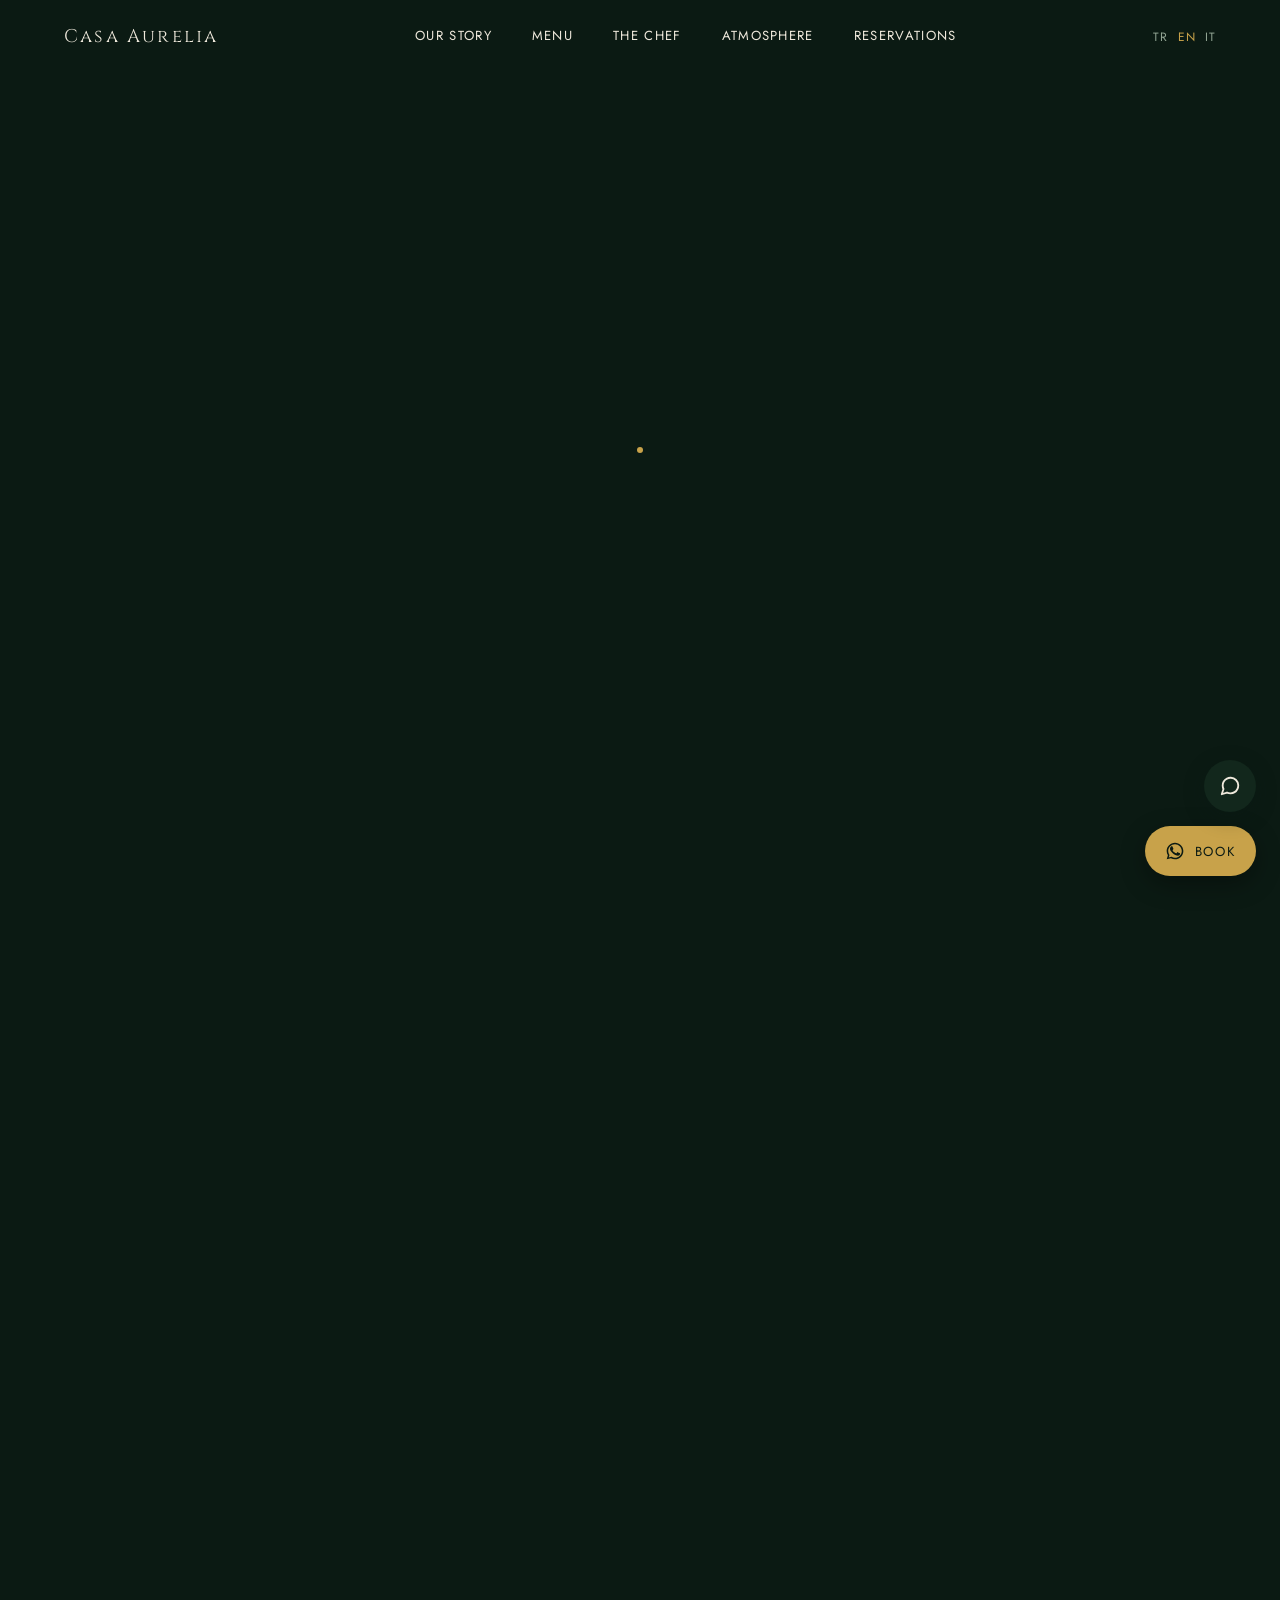
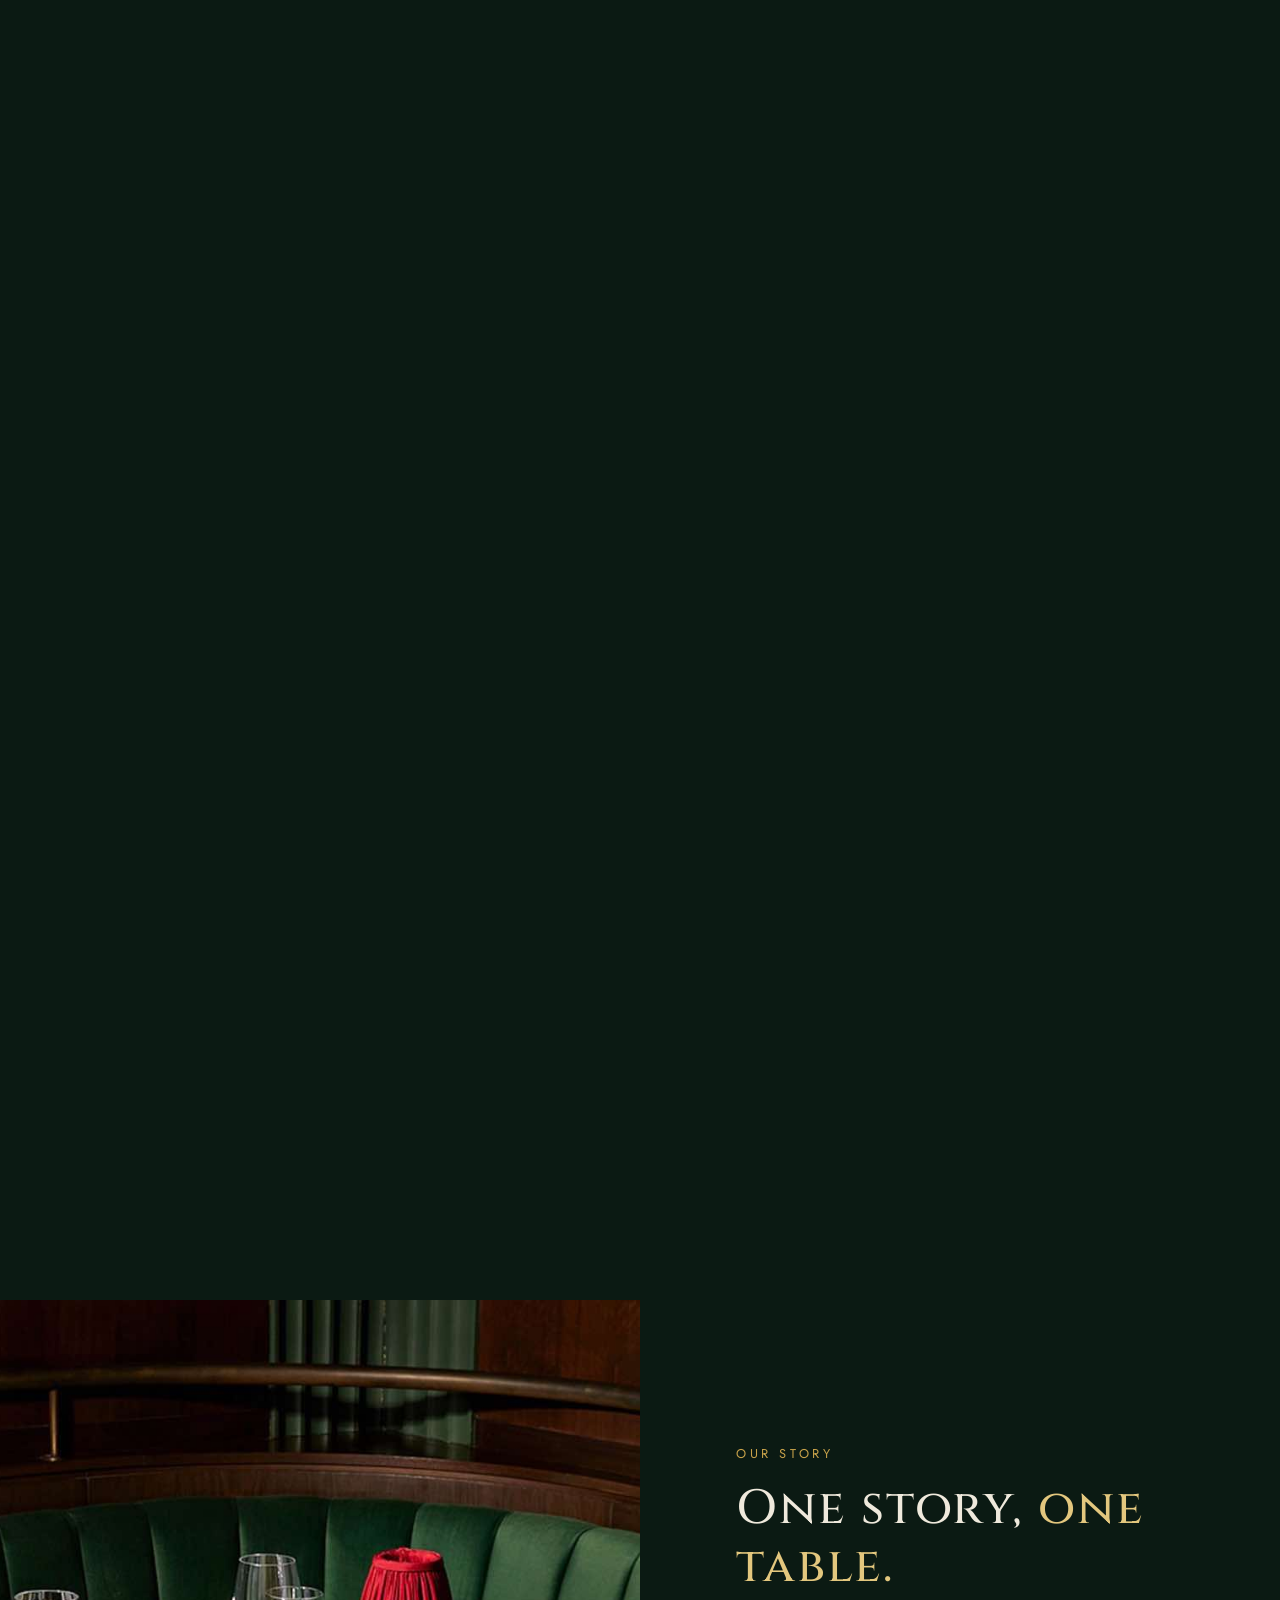
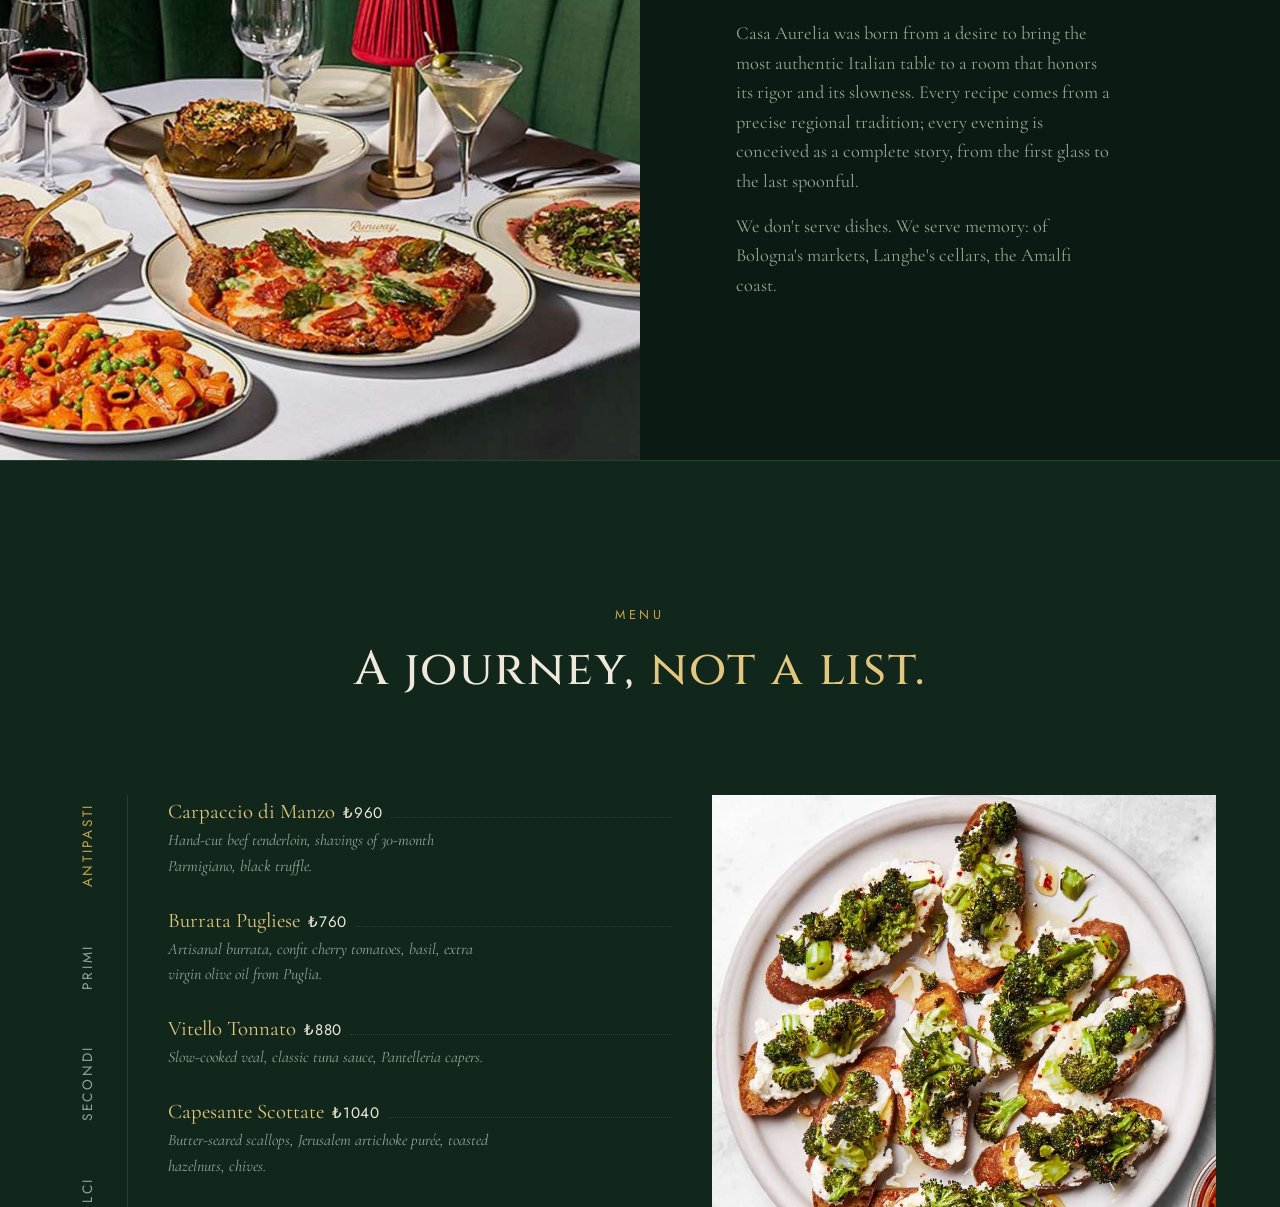
==== en/index.html @ f7df822f "Türkçe/İngilizce/İtalyanca dil desteği ve rezervasyona e-posta alanı - Site artık üç dilde: / (TR, v" ====
<!DOCTYPE html>
<html lang="en">
<head>
<meta charset="UTF-8">
<meta name="viewport" content="width=device-width, initial-scale=1.0">
<title>Casa Aurelia | Italian Restaurant in Istanbul — Book Your Table</title>
<meta name="description" content="Casa Aurelia is a fine-dining Italian restaurant in Nişantaşı, Istanbul. Antipasti, handmade pasta, meat and fish, a curated Italian wine list. Reserve your table today.">
<link rel="canonical" href="https://casa-aurelia-restoran.vercel.app/en/">
<meta name="robots" content="index, follow">

<!-- ===== HREFLANG (dil sürümleri) ===== -->
<link rel="alternate" hreflang="tr" href="https://casa-aurelia-restoran.vercel.app/">
<link rel="alternate" hreflang="en" href="https://casa-aurelia-restoran.vercel.app/en/">
<link rel="alternate" hreflang="it" href="https://casa-aurelia-restoran.vercel.app/it/">
<link rel="alternate" hreflang="x-default" href="https://casa-aurelia-restoran.vercel.app/">

<!-- ===== FAVICON ===== -->
<link rel="icon" type="image/jpeg" href="/fotoğraflar/FAVICON.jpg.jpeg">
<link rel="apple-touch-icon" href="/fotoğraflar/FAVICON.jpg.jpeg">

<!-- ===== OPEN GRAPH / SOCIAL SHARE ===== -->
<meta property="og:type" content="restaurant">
<meta property="og:url" content="https://casa-aurelia-restoran.vercel.app/en/">
<meta property="og:site_name" content="Casa Aurelia">
<meta property="og:locale" content="en_US">
<meta property="og:title" content="Casa Aurelia | Italian Restaurant in Istanbul">
<meta property="og:description" content="Authentic Italian cuisine in Nişantaşı. Antipasti, handmade pasta, meat and fish, a curated Italian wine list. Message us on WhatsApp to reserve.">
<meta property="og:image" content="https://raw.githubusercontent.com/ozkulmrt-stack/casa-aurelia-restoran/main/foto%C4%9Fraflar/OG.jpg.jpeg">
<meta property="og:image:width" content="1201">
<meta property="og:image:height" content="630">
<meta name="twitter:card" content="summary_large_image">
<meta name="twitter:title" content="Casa Aurelia | Italian Restaurant in Istanbul">
<meta name="twitter:description" content="Authentic Italian cuisine in Nişantaşı. Antipasti, handmade pasta, meat and fish, a curated Italian wine list. Message us on WhatsApp to reserve.">
<meta name="twitter:image" content="https://raw.githubusercontent.com/ozkulmrt-stack/casa-aurelia-restoran/main/foto%C4%9Fraflar/OG.jpg.jpeg">

<!-- ===== STRUCTURED DATA (Schema.org / JSON-LD) ===== -->
<!-- ===== EDIT HERE: address, phone, hours are placeholders — replace with real details ===== -->
<script type="application/ld+json">
{
  "@context": "https://schema.org",
  "@type": "Restaurant",
  "name": "Casa Aurelia",
  "description": "A fine-dining Italian restaurant in Nişantaşı, Istanbul.",
  "image": "https://raw.githubusercontent.com/ozkulmrt-stack/casa-aurelia-restoran/main/foto%C4%9Fraflar/OG.jpg.jpeg",
  "url": "https://casa-aurelia-restoran.vercel.app/en/",
  "telephone": "+90-212-123-45-67",
  "email": "info@casaaurelia.it",
  "servesCuisine": ["Italian", "Mediterranean"],
  "priceRange": "₺₺₺",
  "acceptsReservations": "True",
  "address": {
    "@type": "PostalAddress",
    "streetAddress": "Abdi İpekçi Caddesi, 12",
    "addressLocality": "Şişli",
    "addressRegion": "İstanbul",
    "postalCode": "34365",
    "addressCountry": "TR"
  },
  "openingHoursSpecification": [
    {
      "@type": "OpeningHoursSpecification",
      "dayOfWeek": ["Tuesday", "Wednesday", "Thursday", "Friday", "Saturday", "Sunday"],
      "opens": "19:30",
      "closes": "23:30"
    }
  ],
  "hasMenu": {
    "@type": "Menu",
    "name": "Menu",
    "url": "https://casa-aurelia-restoran.vercel.app/en/#il-menu",
    "hasMenuSection": [
      {
        "@type": "MenuSection",
        "name": "Antipasti",
        "hasMenuItem": [
          { "@type": "MenuItem", "name": "Carpaccio di Manzo", "description": "Hand-cut beef tenderloin, shavings of 30-month Parmigiano, black truffle.", "offers": { "@type": "Offer", "price": "960", "priceCurrency": "TRY" } },
          { "@type": "MenuItem", "name": "Burrata Pugliese", "description": "Artisanal burrata, confit cherry tomatoes, basil, extra virgin olive oil from Puglia.", "offers": { "@type": "Offer", "price": "760", "priceCurrency": "TRY" } },
          { "@type": "MenuItem", "name": "Vitello Tonnato", "description": "Slow-cooked veal, classic tuna sauce, Pantelleria capers.", "offers": { "@type": "Offer", "price": "880", "priceCurrency": "TRY" } },
          { "@type": "MenuItem", "name": "Capesante Scottate", "description": "Butter-seared scallops, Jerusalem artichoke purée, toasted hazelnuts, chives.", "offers": { "@type": "Offer", "price": "1040", "priceCurrency": "TRY" } },
          { "@type": "MenuItem", "name": "Tartare di Tonno", "description": "Hand-cut bluefin tuna, avocado, lime, black sesame, yuzu sauce.", "offers": { "@type": "Offer", "price": "920", "priceCurrency": "TRY" } }
        ]
      },
      {
        "@type": "MenuSection",
        "name": "Primi",
        "hasMenuItem": [
          { "@type": "MenuItem", "name": "Tagliolini al Tartufo", "description": "Fresh egg pasta, alpine butter, prized black truffle shaved tableside.", "offers": { "@type": "Offer", "price": "1280", "priceCurrency": "TRY" } },
          { "@type": "MenuItem", "name": "Risotto alla Milanese", "description": "Carnaroli rice, bone marrow, Navelli saffron, Barolo reduction.", "offers": { "@type": "Offer", "price": "1040", "priceCurrency": "TRY" } },
          { "@type": "MenuItem", "name": "Agnolotti del Plin", "description": "Filled with three roasted meats, brown butter, sage, aged Parmigiano.", "offers": { "@type": "Offer", "price": "1120", "priceCurrency": "TRY" } },
          { "@type": "MenuItem", "name": "Pappardelle al Cinghiale", "description": "Wide fresh pasta, eight-hour braised wild boar ragù, juniper berries.", "offers": { "@type": "Offer", "price": "1080", "priceCurrency": "TRY" } },
          { "@type": "MenuItem", "name": "Gnocchi di Patate al Gorgonzola", "description": "Handmade potato gnocchi, Gorgonzola DOP fondue, caramelized walnuts.", "offers": { "@type": "Offer", "price": "960", "priceCurrency": "TRY" } }
        ]
      },
      {
        "@type": "MenuSection",
        "name": "Secondi",
        "hasMenuItem": [
          { "@type": "MenuItem", "name": "Branzino in Crosta", "description": "Wild sea bass in a salt crust, seasonal vegetables, Amalfi lemon sauce.", "offers": { "@type": "Offer", "price": "1520", "priceCurrency": "TRY" } },
          { "@type": "MenuItem", "name": "Tomahawk alla Fiorentina", "description": "Chianina beef, charcoal-grilled, rosemary, Tuscan extra virgin olive oil. For two.", "offers": { "@type": "Offer", "price": "2720", "priceCurrency": "TRY" } },
          { "@type": "MenuItem", "name": "Ossobuco alla Milanese", "description": "Eight-hour braised veal shank, gremolata, saffron risotto.", "offers": { "@type": "Offer", "price": "1440", "priceCurrency": "TRY" } },
          { "@type": "MenuItem", "name": "Costoletta alla Milanese", "description": "Breaded veal cutlet fried in clarified butter, arugula salad.", "offers": { "@type": "Offer", "price": "1360", "priceCurrency": "TRY" } },
          { "@type": "MenuItem", "name": "Anatra all'Arancia", "description": "Seared duck breast, bitter orange reduction, celery root purée.", "offers": { "@type": "Offer", "price": "1560", "priceCurrency": "TRY" } }
        ]
      },
      {
        "@type": "MenuSection",
        "name": "Dolci",
        "hasMenuItem": [
          { "@type": "MenuItem", "name": "Tiramisù della Casa", "description": "Coffee-soaked ladyfingers, Lodi mascarpone, bitter cocoa, original 1987 recipe.", "offers": { "@type": "Offer", "price": "560", "priceCurrency": "TRY" } },
          { "@type": "MenuItem", "name": "Panna Cotta ai Frutti di Bosco", "description": "Madagascar vanilla panna cotta, fresh mixed berry coulis.", "offers": { "@type": "Offer", "price": "480", "priceCurrency": "TRY" } },
          { "@type": "MenuItem", "name": "Cannoli Siciliani", "description": "Crisp shell, sheep's milk ricotta, candied fruit, Bronte pistachio.", "offers": { "@type": "Offer", "price": "520", "priceCurrency": "TRY" } },
          { "@type": "MenuItem", "name": "Torta Caprese", "description": "Flourless dark chocolate and almond cake, vanilla gelato.", "offers": { "@type": "Offer", "price": "520", "priceCurrency": "TRY" } },
          { "@type": "MenuItem", "name": "Semifreddo al Torroncino", "description": "Cremona nougat semifreddo, hazelnut crunch, caramel sauce.", "offers": { "@type": "Offer", "price": "480", "priceCurrency": "TRY" } }
        ]
      },
      {
        "@type": "MenuSection",
        "name": "Vini",
        "hasMenuItem": [
          { "@type": "MenuItem", "name": "Barolo DOCG, Langhe", "description": "Pure Nebbiolo, aged 5 years in large oak casks.", "offers": { "@type": "Offer", "price": "3800", "priceCurrency": "TRY" } },
          { "@type": "MenuItem", "name": "Franciacorta Brut Riserva", "description": "Classic method, Chardonnay and Pinot Nero, late disgorgement.", "offers": { "@type": "Offer", "price": "3120", "priceCurrency": "TRY" } },
          { "@type": "MenuItem", "name": "Amarone della Valpolicella", "description": "Dried-grape method, full-bodied, notes of ripe cherry and sweet spice.", "offers": { "@type": "Offer", "price": "3520", "priceCurrency": "TRY" } },
          { "@type": "MenuItem", "name": "Brunello di Montalcino", "description": "Sangiovese Grosso, aged a minimum of 5 years, structured with elegant tannins.", "offers": { "@type": "Offer", "price": "4400", "priceCurrency": "TRY" } },
          { "@type": "MenuItem", "name": "Vermentino di Gallura", "description": "Mineral Sardinian white, notes of citrus and Mediterranean scrub, served chilled.", "offers": { "@type": "Offer", "price": "2080", "priceCurrency": "TRY" } }
        ]
      }
    ]
  }
}
</script>

<link rel="preconnect" href="https://fonts.googleapis.com">
<link rel="preconnect" href="https://fonts.gstatic.com" crossorigin>
<link rel="stylesheet" href="/css/style.css">
<link rel="stylesheet" href="/css/chat.css">
<!-- Fonts are loaded non-render-blocking: preload + swap to stylesheet on load -->
<link rel="preload" as="style" href="https://fonts.googleapis.com/css2?family=Cinzel:wght@400;500&family=Cormorant+Garamond:ital,wght@0,400;1,400&family=Jost:wght@400&display=swap" onload="this.onload=null;this.rel='stylesheet'">
<noscript>
  <link rel="stylesheet" href="https://fonts.googleapis.com/css2?family=Cinzel:wght@400;500&family=Cormorant+Garamond:ital,wght@0,400;1,400&family=Jost:wght@400&display=swap">
  <style>[data-reveal]{opacity:1 !important;transform:none !important;}</style>
</noscript>
<!-- Motion stack: self-hosted, deferred, order-critical.
     smooth-scroll.js registers ScrollTrigger + publishes window.__lenis;
     hero-scrub.js depends on both, so it must load after. main.js is last
     so its heroParallax()-free IIFEs still run after DOM is complete. -->
<script defer src="/js/i18n.js"></script>
<script defer src="/js/vendor/gsap-3.13.0.min.js"></script>
<script defer src="/js/vendor/ScrollTrigger-3.13.0.min.js"></script>
<script defer src="/js/vendor/lenis-1.3.11.min.js"></script>
<script defer src="/js/smooth-scroll.js"></script>
<script defer src="/js/hero-scrub.js"></script>
<script defer src="/js/main.js"></script>
<script defer src="/js/reservation.js"></script>
<script defer src="/js/chat.js"></script>
</head>
<body>

<a href="#main" class="skip-link">Skip to content</a>

<!-- ===== NAV ===== -->
<header class="nav" id="nav">
  <a href="#top" class="nav__brand">Casa Aurelia</a>
  <nav class="nav__links">
    <a href="#la-casa">Our Story</a>
    <a href="#il-menu">Menu</a>
    <a href="#lo-chef">The Chef</a>
    <a href="#la-sala">Atmosphere</a>
    <a href="#prenotazione">Reservations</a>
  </nav>
  <div class="lang-switch" id="langSwitch" aria-label="Language">
    <a href="/" data-lang="tr">TR</a>
    <a href="/en/" data-lang="en">EN</a>
    <a href="/it/" data-lang="it">IT</a>
  </div>
  <button class="nav__toggle" id="navToggle" aria-label="Open navigation menu" aria-expanded="false" aria-controls="navLinksMobile">
    <span></span><span></span><span></span>
  </button>
</header>

<div class="nav-mobile" id="navLinksMobile" aria-hidden="true">
  <a href="#la-casa">Our Story</a>
  <a href="#il-menu">Menu</a>
  <a href="#lo-chef">The Chef</a>
  <a href="#la-sala">Atmosphere</a>
  <a href="#prenotazione">Reservations</a>
  <div class="lang-switch lang-switch--mobile" aria-label="Language">
    <a href="/" data-lang="tr">TR</a>
    <a href="/en/" data-lang="en">EN</a>
    <a href="/it/" data-lang="it">IT</a>
  </div>
</div>

<main id="main">

<!-- ===== HERO — scroll-scrubbed video ===== -->
<!-- No src / no <source>: hero-scrub.js picks the 16:9 or 9:16 file via
     matchMedia before assigning, so only ONE file is ever downloaded.
     No poster, no autoplay, no controls, no loop by design — if JS or the
     video fails, CSS falls back to a normal one-screen hero (see .hero). -->
<section class="hero" id="top" data-hero-scrub>
  <div class="hero__stage">
    <video class="hero__video" id="heroVideo" muted playsinline webkit-playsinline
           preload="auto" disablepictureinpicture aria-hidden="true" tabindex="-1"></video>
    <div class="hero__scrim" aria-hidden="true"></div>
    <div class="hero__loading" id="heroLoading" aria-hidden="true"><span></span></div>
    <div class="hero__content">
      <p class="eyebrow reveal" data-reveal>Italian Cuisine &middot; Since 1987</p>
      <h1 class="hero__title reveal" data-reveal>Casa Aurelia</h1>
      <p class="hero__tagline reveal" data-reveal><em>Where every evening becomes a memory.</em></p>
      <a href="#prenotazione" class="btn btn--ghost reveal" data-reveal>Reserve Your Table</a>
    </div>
    <div class="hero__scrolldown" id="heroHint" aria-hidden="true"><span></span></div>
  </div>
</section>

<!-- ===== LA CASA ===== -->
<section class="la-casa" id="la-casa">
  <div class="split">
    <div class="split__media reveal" data-reveal>
      <img src="/fotoğraflar/0f9172b8f3b7d09af0e2e81cfcfdde7f.jpg" alt="Table set with Casa Aurelia's signature dishes" class="split__img" loading="lazy" width="900" height="900">
    </div>
    <div class="split__text reveal" data-reveal>
      <p class="eyebrow">Our Story</p>
      <h2>One story, <em>one table.</em></h2>
      <!-- ===== EDIT HERE: restaurant story text ===== -->
      <p class="prose">
        Casa Aurelia was born from a desire to bring the most authentic Italian
        table to a room that honors its rigor and its slowness. Every recipe comes
        from a precise regional tradition; every evening is conceived as a complete
        story, from the first glass to the last spoonful.
      </p>
      <p class="prose">
        We don't serve dishes. We serve memory: of Bologna's markets,
        Langhe's cellars, the Amalfi coast.
      </p>
    </div>
  </div>
</section>

<!-- ===== MENU (signature section) ===== -->
<section class="menu-section" id="il-menu">
  <div class="menu-section__head reveal" data-reveal>
    <p class="eyebrow">Menu</p>
    <h2>A journey, <em>not a list.</em></h2>
  </div>

  <div class="menu-layout">
    <!-- vertical course tabs -->
    <div class="menu-tabs" role="tablist" aria-label="Menu courses" aria-orientation="vertical">
      <button class="menu-tab is-active" role="tab" aria-selected="true" aria-controls="panel-antipasti" id="tab-antipasti" data-course="antipasti">Antipasti</button>
      <button class="menu-tab" role="tab" aria-selected="false" aria-controls="panel-primi" id="tab-primi" data-course="primi" tabindex="-1">Primi</button>
      <button class="menu-tab" role="tab" aria-selected="false" aria-controls="panel-secondi" id="tab-secondi" data-course="secondi" tabindex="-1">Secondi</button>
      <button class="menu-tab" role="tab" aria-selected="false" aria-controls="panel-dolci" id="tab-dolci" data-course="dolci" tabindex="-1">Dolci</button>
      <button class="menu-tab" role="tab" aria-selected="false" aria-controls="panel-vini" id="tab-vini" data-course="vini" tabindex="-1">Vini</button>
    </div>

    <!-- dish list panel -->
    <div class="menu-panel">
      <!-- ===== EDIT HERE: dishes, descriptions and prices ===== -->
      <div class="menu-list is-active" id="panel-antipasti" role="tabpanel" aria-labelledby="tab-antipasti" tabindex="0">
        <div class="dish">
          <div class="dish__row"><span class="dish__name">Carpaccio di Manzo</span><span class="dish__price">₺960</span></div>
          <p class="dish__desc">Hand-cut beef tenderloin, shavings of 30-month Parmigiano, black truffle.</p>
        </div>
        <div class="dish">
          <div class="dish__row"><span class="dish__name">Burrata Pugliese</span><span class="dish__price">₺760</span></div>
          <p class="dish__desc">Artisanal burrata, confit cherry tomatoes, basil, extra virgin olive oil from Puglia.</p>
        </div>
        <div class="dish">
          <div class="dish__row"><span class="dish__name">Vitello Tonnato</span><span class="dish__price">₺880</span></div>
          <p class="dish__desc">Slow-cooked veal, classic tuna sauce, Pantelleria capers.</p>
        </div>
        <div class="dish">
          <div class="dish__row"><span class="dish__name">Capesante Scottate</span><span class="dish__price">₺1040</span></div>
          <p class="dish__desc">Butter-seared scallops, Jerusalem artichoke purée, toasted hazelnuts, chives.</p>
        </div>
        <div class="dish">
          <div class="dish__row"><span class="dish__name">Tartare di Tonno</span><span class="dish__price">₺920</span></div>
          <p class="dish__desc">Hand-cut bluefin tuna, avocado, lime, black sesame, yuzu sauce.</p>
        </div>
      </div>

      <div class="menu-list" id="panel-primi" role="tabpanel" aria-labelledby="tab-primi" tabindex="0" hidden>
        <div class="dish">
          <div class="dish__row"><span class="dish__name">Tagliolini al Tartufo</span><span class="dish__price">₺1280</span></div>
          <p class="dish__desc">Fresh egg pasta, alpine butter, prized black truffle shaved tableside.</p>
        </div>
        <div class="dish">
          <div class="dish__row"><span class="dish__name">Risotto alla Milanese</span><span class="dish__price">₺1040</span></div>
          <p class="dish__desc">Carnaroli rice, bone marrow, Navelli saffron, Barolo reduction.</p>
        </div>
        <div class="dish">
          <div class="dish__row"><span class="dish__name">Agnolotti del Plin</span><span class="dish__price">₺1120</span></div>
          <p class="dish__desc">Filled with three roasted meats, brown butter, sage, aged Parmigiano.</p>
        </div>
        <div class="dish">
          <div class="dish__row"><span class="dish__name">Pappardelle al Cinghiale</span><span class="dish__price">₺1080</span></div>
          <p class="dish__desc">Wide fresh pasta, eight-hour braised wild boar ragù, juniper berries.</p>
        </div>
        <div class="dish">
          <div class="dish__row"><span class="dish__name">Gnocchi di Patate al Gorgonzola</span><span class="dish__price">₺960</span></div>
          <p class="dish__desc">Handmade potato gnocchi, Gorgonzola DOP fondue, caramelized walnuts.</p>
        </div>
      </div>

      <div class="menu-list" id="panel-secondi" role="tabpanel" aria-labelledby="tab-secondi" tabindex="0" hidden>
        <div class="dish">
          <div class="dish__row"><span class="dish__name">Branzino in Crosta</span><span class="dish__price">₺1520</span></div>
          <p class="dish__desc">Wild sea bass in a salt crust, seasonal vegetables, Amalfi lemon sauce.</p>
        </div>
        <div class="dish">
          <div class="dish__row"><span class="dish__name">Tomahawk alla Fiorentina</span><span class="dish__price">₺2720</span></div>
          <p class="dish__desc">Chianina beef, charcoal-grilled, rosemary, Tuscan extra virgin olive oil. For two.</p>
        </div>
        <div class="dish">
          <div class="dish__row"><span class="dish__name">Ossobuco alla Milanese</span><span class="dish__price">₺1440</span></div>
          <p class="dish__desc">Eight-hour braised veal shank, gremolata, saffron risotto.</p>
        </div>
        <div class="dish">
          <div class="dish__row"><span class="dish__name">Costoletta alla Milanese</span><span class="dish__price">₺1360</span></div>
          <p class="dish__desc">Breaded veal cutlet fried in clarified butter, arugula salad.</p>
        </div>
        <div class="dish">
          <div class="dish__row"><span class="dish__name">Anatra all'Arancia</span><span class="dish__price">₺1560</span></div>
          <p class="dish__desc">Seared duck breast, bitter orange reduction, celery root purée.</p>
        </div>
      </div>

      <div class="menu-list" id="panel-dolci" role="tabpanel" aria-labelledby="tab-dolci" tabindex="0" hidden>
        <div class="dish">
          <div class="dish__row"><span class="dish__name">Tiramisù della Casa</span><span class="dish__price">₺560</span></div>
          <p class="dish__desc">Coffee-soaked ladyfingers, Lodi mascarpone, bitter cocoa, original 1987 recipe.</p>
        </div>
        <div class="dish">
          <div class="dish__row"><span class="dish__name">Panna Cotta ai Frutti di Bosco</span><span class="dish__price">₺480</span></div>
          <p class="dish__desc">Madagascar vanilla panna cotta, fresh mixed berry coulis.</p>
        </div>
        <div class="dish">
          <div class="dish__row"><span class="dish__name">Cannoli Siciliani</span><span class="dish__price">₺520</span></div>
          <p class="dish__desc">Crisp shell, sheep's milk ricotta, candied fruit, Bronte pistachio.</p>
        </div>
        <div class="dish">
          <div class="dish__row"><span class="dish__name">Torta Caprese</span><span class="dish__price">₺520</span></div>
          <p class="dish__desc">Flourless dark chocolate and almond cake, vanilla gelato.</p>
        </div>
        <div class="dish">
          <div class="dish__row"><span class="dish__name">Semifreddo al Torroncino</span><span class="dish__price">₺480</span></div>
          <p class="dish__desc">Cremona nougat semifreddo, hazelnut crunch, caramel sauce.</p>
        </div>
      </div>

      <div class="menu-list" id="panel-vini" role="tabpanel" aria-labelledby="tab-vini" tabindex="0" hidden>
        <div class="dish">
          <div class="dish__row"><span class="dish__name">Barolo DOCG, Langhe</span><span class="dish__price">₺3800</span></div>
          <p class="dish__desc">Pure Nebbiolo, aged 5 years in large oak casks.</p>
        </div>
        <div class="dish">
          <div class="dish__row"><span class="dish__name">Franciacorta Brut Riserva</span><span class="dish__price">₺3120</span></div>
          <p class="dish__desc">Classic method, Chardonnay and Pinot Nero, late disgorgement.</p>
        </div>
        <div class="dish">
          <div class="dish__row"><span class="dish__name">Amarone della Valpolicella</span><span class="dish__price">₺3520</span></div>
          <p class="dish__desc">Dried-grape method, full-bodied, notes of ripe cherry and sweet spice.</p>
        </div>
        <div class="dish">
          <div class="dish__row"><span class="dish__name">Brunello di Montalcino</span><span class="dish__price">₺4400</span></div>
          <p class="dish__desc">Sangiovese Grosso, aged a minimum of 5 years, structured with elegant tannins.</p>
        </div>
        <div class="dish">
          <div class="dish__row"><span class="dish__name">Vermentino di Gallura</span><span class="dish__price">₺2080</span></div>
          <p class="dish__desc">Mineral Sardinian white, notes of citrus and Mediterranean scrub, served chilled.</p>
        </div>
      </div>
    </div>

    <!-- dynamic photo -->
    <div class="menu-photo">
      <div class="ph--menu is-active" data-course-photo="antipasti">
        <img src="/fotoğraflar/broccoli-and-garlic-ricotta-toasts-with-hot-honey-recipe-BA-101518.jpg" alt="Crostini with ricotta, roasted broccoli and hot honey" class="menu-photo__img" loading="lazy" width="900" height="900">
      </div>
      <div class="ph--menu" data-course-photo="primi">
        <img src="/fotoğraflar/images (1).jpeg" alt="Fresh pasta in a creamy tomato sauce" class="menu-photo__img" loading="lazy" width="599" height="715">
      </div>
      <div class="ph--menu" data-course-photo="secondi">
        <img src="/fotoğraflar/IMG_4912-1200x1600.jpg" alt="Catch of the day in a tomato, olive and caper stew" class="menu-photo__img" loading="lazy" width="900" height="1200">
      </div>
      <div class="ph--menu" data-course-photo="dolci">
        <img src="/fotoğraflar/Tiramisu.jpg" alt="Casa Aurelia's tiramisù" class="menu-photo__img" loading="lazy" width="720" height="900">
      </div>
      <div class="ph--menu" data-course-photo="vini">
        <img src="/fotoğraflar/A-Trip-To-Sicily-Wine-Tasting-Experience.-1-scaled.jpg" alt="Selection of Sicilian wines with a charcuterie and cheese board" class="menu-photo__img" loading="lazy" width="675" height="900">
      </div>
    </div>
  </div>
</section>

<!-- ===== THE CHEF ===== -->
<section class="lo-chef" id="lo-chef">
  <div class="split split--reverse">
    <div class="split__media reveal" data-reveal>
      <img src="/fotoğraflar/02c2adac9230ca8bd8a6715bad896b64.jpg" alt="The Chef and his brigade at work in the open kitchen" class="split__img" loading="lazy" width="900" height="900">
    </div>
    <div class="split__text reveal" data-reveal>
      <p class="eyebrow">The Chef</p>
      <h2>Thirty-five years <em>in one pot.</em></h2>
      <!-- ===== EDIT HERE: chef biography ===== -->
      <p class="prose">
        Trained between Bologna and Turin, the Chef brings to Casa Aurelia a rigor
        learned in Michelin-starred kitchens and never abandoned: few ingredients,
        chosen with obstinacy, worked without shortcuts.
      </p>
      <p class="prose">
        "Italian cooking doesn't need to be reinvented. It needs to be respected."
      </p>
    </div>
  </div>
</section>

<!-- ===== ATMOSPHERE ===== -->
<section class="la-sala" id="la-sala">
  <div class="la-sala__head reveal" data-reveal>
    <p class="eyebrow">Atmosphere</p>
    <h2>The atmosphere <em>of the evening.</em></h2>
  </div>
  <div class="la-sala__strip">
    <div class="ph--strip reveal" data-reveal>
      <img src="/fotoğraflar/9d70cb377a3d3e8f5e9a8c3c40a07486.jpg" alt="Aperitivo table with snacks and the house cocktails" class="strip__img" loading="lazy" width="720" height="900">
    </div>
    <div class="ph--strip reveal" data-reveal>
      <img src="/fotoğraflar/images.jpeg" alt="Artisanal pizza fresh from the oven" class="strip__img" loading="lazy" width="900" height="832">
    </div>
    <div class="ph--strip reveal" data-reveal>
      <img src="/fotoğraflar/2000_69f407f318c44.jpg" alt="Pizza with burrata, arugula and black truffle" class="strip__img" loading="lazy" width="900" height="599">
    </div>
  </div>
</section>

<!-- ===== RESERVATIONS ===== -->
<section class="prenotazione" id="prenotazione">
  <div class="prenotazione__inner reveal" data-reveal>
    <p class="eyebrow">Reservations</p>
    <h2>We'll be expecting <em>you tonight.</em></h2>

    <div class="prenotazione__layout">
      <div class="prenotazione__content">
        <!-- ===== EDIT HERE: real hours, address, contact details ===== -->
        <div class="info-grid">
          <div class="info-block">
            <h3>Hours</h3>
            <p>Tuesday – Sunday<br>19:30 – 23:30<br>Closed on Mondays</p>
          </div>
          <div class="info-block">
            <h3>Address</h3>
            <p>Abdi İpekçi Caddesi, 12<br>34365 Nişantaşı, İstanbul</p>
          </div>
          <div class="info-block">
            <h3>Contact</h3>
            <p><a href="tel:+902121234567" class="info-link">+90 212 123 45 67</a><br>
            <a href="mailto:info@casaaurelia.it" class="info-link">info@casaaurelia.it</a></p>
          </div>
        </div>

        <form class="reservation-form" id="reservationForm" novalidate>
          <div class="form-row">
            <div class="form-field">
              <label for="resName">Full name</label>
              <input type="text" id="resName" name="name" autocomplete="name" required maxlength="100">
            </div>
            <div class="form-field">
              <label for="resPhone">Phone</label>
              <input type="tel" id="resPhone" name="phone" autocomplete="tel" required maxlength="30" placeholder="+90 5xx xxx xx xx">
            </div>
          </div>
          <div class="form-field">
            <label for="resEmail">Email</label>
            <input type="email" id="resEmail" name="email" autocomplete="email" required maxlength="254" placeholder="name@example.com">
          </div>
          <div class="form-row form-row--three">
            <div class="form-field">
              <label for="resDate">Date</label>
              <input type="date" id="resDate" name="date" required>
            </div>
            <div class="form-field">
              <label for="resTime">Time</label>
              <select id="resTime" name="time" required>
                <option value="" disabled selected>Select</option>
                <option value="19:30">19:30</option>
                <option value="20:00">20:00</option>
                <option value="20:30">20:30</option>
                <option value="21:00">21:00</option>
                <option value="21:30">21:30</option>
                <option value="22:00">22:00</option>
              </select>
            </div>
            <div class="form-field">
              <label for="resParty">Guests</label>
              <select id="resParty" name="party" required>
                <option value="" disabled selected>Guests</option>
                <option value="1">1</option>
                <option value="2">2</option>
                <option value="3">3</option>
                <option value="4">4</option>
                <option value="5">5</option>
                <option value="6">6</option>
                <option value="7">7</option>
                <option value="8">8</option>
                <option value="9">9</option>
                <option value="10">10</option>
                <option value="11">11</option>
                <option value="12">12</option>
              </select>
            </div>
          </div>
          <p class="form-error" id="resFormError" role="alert" hidden></p>
          <button type="submit" class="btn btn--solid" id="resSubmit">Reserve Table</button>
          <p class="form-feedback" id="resFeedback" role="status" aria-live="polite"></p>
        </form>

        <div class="reservation-fallback">
          <p class="reservation-fallback__label">Prefer WhatsApp or a call?</p>
          <div class="prenotazione__cta">
            <a href="#" class="btn btn--solid" id="whatsappBtnMain">Book via WhatsApp</a>
            <a href="tel:+902121234567" class="btn btn--outline">Call Now</a>
          </div>
        </div>
      </div>

      <div class="prenotazione__map" data-lenis-prevent>
        <iframe
          src="https://www.google.com/maps?q=Abdi+%C4%B0pek%C3%A7i+Caddesi+12+Ni%C5%9Fanta%C5%9F%C4%B1+%C4%B0stanbul&output=embed"
          title="Casa Aurelia — location on Google Maps"
          loading="lazy"
          referrerpolicy="no-referrer-when-downgrade"
          allowfullscreen>
        </iframe>
      </div>
    </div>
  </div>
</section>

</main>

<!-- ===== FOOTER ===== -->
<footer class="footer">
  <p class="footer__brand">Casa Aurelia</p>
  <p class="footer__note">&copy; <span id="year"></span> Casa Aurelia. All rights reserved.</p>
</footer>

<!-- ===== STICKY RESERVATION BUTTON ===== -->
<a href="#" class="sticky-cta" id="whatsappBtnSticky" aria-label="Book via WhatsApp">
  <svg viewBox="0 0 24 24" width="20" height="20" fill="currentColor" aria-hidden="true"><path d="M17.472 14.382c-.297-.149-1.758-.867-2.03-.967-.273-.099-.471-.148-.67.15-.197.297-.767.966-.94 1.164-.173.199-.347.223-.644.075-.297-.15-1.255-.463-2.39-1.475-.883-.788-1.48-1.761-1.653-2.059-.173-.297-.018-.458.13-.606.134-.133.298-.347.446-.52.149-.174.198-.298.298-.497.099-.198.05-.371-.025-.52-.075-.149-.669-1.612-.916-2.207-.242-.579-.487-.5-.669-.51-.173-.008-.371-.01-.57-.01-.198 0-.52.074-.792.372-.272.297-1.04 1.016-1.04 2.479 0 1.462 1.065 2.875 1.213 3.074.149.198 2.096 3.2 5.077 4.487.709.306 1.262.489 1.694.625.712.227 1.36.195 1.871.118.571-.085 1.758-.719 2.006-1.413.248-.694.248-1.289.173-1.413-.074-.124-.272-.198-.57-.347z"/><path d="M12.001 2C6.478 2 2 6.478 2 12c0 1.85.505 3.622 1.463 5.166L2.057 22l4.98-1.377A9.953 9.953 0 0012.001 22C17.523 22 22 17.522 22 12S17.523 2 12.001 2zm0 18.15a8.13 8.13 0 01-4.15-1.14l-.297-.176-3.02.836.844-2.94-.194-.303A8.13 8.13 0 013.85 12c0-4.5 3.65-8.15 8.151-8.15 4.5 0 8.15 3.65 8.15 8.15 0 4.5-3.65 8.15-8.15 8.15z"/></svg>
  <span>Book</span>
</a>

<!-- ===== CHAT WIDGET ===== -->
<button type="button" class="chat-launcher" id="chatLauncher" aria-label="Open chat assistant" aria-expanded="false" aria-controls="chatPanel">
  <svg viewBox="0 0 24 24" fill="none" stroke="currentColor" stroke-width="2" stroke-linecap="round" stroke-linejoin="round" aria-hidden="true">
    <path d="M21 11.5a8.38 8.38 0 0 1-.9 3.8 8.5 8.5 0 0 1-7.6 4.7 8.38 8.38 0 0 1-3.8-.9L3 21l1.9-5.7a8.38 8.38 0 0 1-.9-3.8 8.5 8.5 0 0 1 4.7-7.6 8.38 8.38 0 0 1 3.8-.9h.5a8.48 8.48 0 0 1 8 8v.5z"/>
  </svg>
</button>

<div class="chat-panel" id="chatPanel" hidden data-lenis-prevent>
  <div class="chat-panel__head">
    <span>Casa Aurelia</span>
    <button type="button" class="chat-close" id="chatClose" aria-label="Close chat">&times;</button>
  </div>
  <div class="chat-messages" id="chatMessages" role="log" aria-live="polite"></div>
  <form class="chat-form" id="chatForm">
    <input type="text" class="chat-input" id="chatInput" placeholder="Ask a question…" maxlength="1000" autocomplete="off">
    <button type="submit" class="chat-send" id="chatSend">Send</button>
  </form>
</div>

</body>
</html>
---- css/style.css ----
/* ===========================================================
   Casa Aurelia — Design Tokens
   =========================================================== */
:root {
  /* Color */
  --verde-notte: #0B1A13;
  --verde-fondo: #12271C;
  --verde-linea: #24402F;
  --oro: #C8A24A;
  --oro-chiaro: #E3C77E;
  --crema: #EFE9DC;
  --salvia: #93A695;

  /* Type */
  --font-display: "Cinzel", serif;
  --font-serif: "Cormorant Garamond", serif;
  --font-sans: "Jost", sans-serif;

  /* Scale */
  --space-1: 0.5rem;
  --space-2: 1rem;
  --space-3: 1.5rem;
  --space-4: 2.5rem;
  --space-5: 4rem;
  --space-6: 6rem;
  --space-7: 9rem;

  --radius: 2px;
  --ease: cubic-bezier(0.16, 1, 0.3, 1);
}

/* ===========================================================
   Reset
   =========================================================== */
*, *::before, *::after { box-sizing: border-box; }
/* Lenis drives real window scrolling every rAF tick; native CSS smoothing
   fights it into a rubber-banding mess. Lenis stamps a `lenis` class onto
   <html> once it initialises, so: native smooth scroll whenever Lenis is
   NOT running (JS disabled, library failed to load, reduced motion), hard
   `auto` when it is. */
html { scroll-behavior: auto; }
html:not(.lenis) { scroll-behavior: smooth; }
body, h1, h2, h3, p, figure { margin: 0; }
img { max-width: 100%; display: block; }
a { color: inherit; text-decoration: none; }
button { font: inherit; background: none; border: none; cursor: pointer; color: inherit; }
ul { list-style: none; margin: 0; padding: 0; }

body {
  background: var(--verde-notte);
  color: var(--crema);
  font-family: var(--font-serif);
  font-size: 18px;
  line-height: 1.6;
  /* overflow-x:hidden would compute overflow-y to auto, turning <body> into
     a scroll container — that breaks position:sticky (it would stick to
     body's scrollport, not the viewport) and confuses Lenis's height
     measurement. overflow-x:clip clips identically without creating one. */
  overflow-x: clip;
}

/* ===========================================================
   Lenis (base rules only — NOT lenis.css's iframe{pointer-events:none}
   rule, which would permanently break the Google Maps embed below.
   .prenotazione__map carries data-lenis-prevent instead.)
   =========================================================== */
html.lenis, html.lenis body { height: auto; }
.lenis.lenis-stopped { overflow: hidden; }
.lenis [data-lenis-prevent] { overscroll-behavior: contain; }

.eyebrow {
  font-family: var(--font-sans);
  font-size: 0.8rem;
  letter-spacing: 0.28em;
  text-transform: uppercase;
  color: var(--oro);
  margin-bottom: var(--space-2);
}

h1, h2, h3 {
  font-family: var(--font-display);
  font-weight: 500;
  letter-spacing: 0.04em;
  color: var(--crema);
}

h2 {
  font-size: clamp(2rem, 4vw, 3rem);
  line-height: 1.2;
  margin-bottom: var(--space-3);
}
h2 em { font-style: normal; color: var(--oro-chiaro); }

.prose {
  font-size: 1.15rem;
  color: var(--salvia);
  max-width: 42ch;
  margin-bottom: var(--space-2);
}

/* Focus visibility */
a:focus-visible, button:focus-visible {
  outline: 2px solid var(--oro-chiaro);
  outline-offset: 3px;
}

/* Skip to content — visible only when focused */
.skip-link {
  position: absolute;
  left: 50%;
  top: 0;
  transform: translate(-50%, -120%);
  z-index: 200;
  background: var(--oro);
  color: var(--verde-notte);
  font-family: var(--font-sans);
  font-size: 0.82rem;
  letter-spacing: 0.12em;
  text-transform: uppercase;
  padding: 0.8rem 1.4rem;
  border-radius: 0 0 var(--radius) var(--radius);
  transition: transform 0.2s var(--ease);
}
.skip-link:focus { transform: translate(-50%, 0); }

/* ===========================================================
   Buttons
   =========================================================== */
.btn {
  display: inline-block;
  font-family: var(--font-sans);
  font-size: 0.85rem;
  letter-spacing: 0.18em;
  text-transform: uppercase;
  padding: 1rem 2.2rem;
  border-radius: var(--radius);
  transition: background 0.25s var(--ease), color 0.25s var(--ease), border-color 0.25s var(--ease);
}
.btn--ghost {
  border: 1px solid var(--oro);
  color: var(--crema);
}
.btn--ghost:hover { background: var(--oro); color: var(--verde-notte); }

.btn--solid {
  background: var(--oro);
  color: var(--verde-notte);
}
.btn--solid:hover { background: var(--oro-chiaro); }

.btn--outline {
  border: 1px solid var(--verde-linea);
  color: var(--crema);
}
.btn--outline:hover { border-color: var(--oro); color: var(--oro-chiaro); }

/* ===========================================================
   Photo blocks
   =========================================================== */
.ph--strip {
  aspect-ratio: 1 / 1;
  overflow: hidden;
  border: 1px solid var(--verde-linea);
}
.strip__img {
  width: 100%;
  height: 100%;
  object-fit: cover;
}

/* ===========================================================
   Nav
   =========================================================== */
.nav {
  position: fixed;
  top: 0; left: 0; right: 0;
  z-index: 100;
  display: flex;
  align-items: center;
  justify-content: space-between;
  padding: 1.4rem var(--space-5);
  background: transparent;
  transition: background 0.35s var(--ease), padding 0.35s var(--ease), box-shadow 0.35s var(--ease);
}
.nav.is-scrolled {
  background: rgba(11,26,19,0.92);
  backdrop-filter: blur(8px);
  padding: 0.9rem var(--space-5);
  box-shadow: 0 1px 0 var(--verde-linea);
}
.nav__brand {
  font-family: var(--font-display);
  font-size: 1.15rem;
  letter-spacing: 0.12em;
  color: var(--crema);
}
.nav__links {
  display: flex;
  gap: var(--space-4);
  font-family: var(--font-sans);
  font-size: 0.82rem;
  letter-spacing: 0.1em;
  text-transform: uppercase;
}
.nav__links a { position: relative; padding-bottom: 4px; }
.nav__links a::after {
  content: "";
  position: absolute;
  left: 0; bottom: 0;
  width: 0; height: 1px;
  background: var(--oro);
  transition: width 0.25s var(--ease);
}
.nav__links a:hover::after { width: 100%; }

.lang-switch {
  display: flex;
  align-items: center;
  gap: 0.6rem;
  font-family: var(--font-sans);
  font-size: 0.75rem;
  letter-spacing: 0.08em;
  color: var(--salvia);
}
.lang-switch a { transition: color 0.2s var(--ease); }
.lang-switch a:hover,
.lang-switch a[aria-current="true"] { color: var(--oro); }
.lang-switch--mobile {
  margin-top: var(--space-3);
  padding-top: var(--space-3);
  border-top: 1px solid var(--verde-linea);
  text-transform: none;
  letter-spacing: 0.08em;
}

.nav__toggle {
  display: none;
  position: relative;
  flex-direction: column;
  gap: 5px;
  padding: 8px;
}
/* Expand the touch target to 44px without changing the visual size */
.nav__toggle::after {
  content: "";
  position: absolute;
  top: 50%; left: 50%;
  transform: translate(-50%, -50%);
  width: 44px; height: 44px;
}
.nav__toggle span {
  width: 22px; height: 1px;
  background: var(--crema);
}

.nav-mobile {
  position: fixed;
  top: 0; right: -100%;
  width: min(78vw, 320px);
  height: 100vh;
  height: 100dvh;
  background: var(--verde-fondo);
  z-index: 99;
  display: flex;
  flex-direction: column;
  gap: var(--space-2);
  padding: 7rem var(--space-4) var(--space-4);
  font-family: var(--font-sans);
  letter-spacing: 0.1em;
  text-transform: uppercase;
  font-size: 0.95rem;
  /* visibility keeps the closed drawer out of the keyboard tab order */
  visibility: hidden;
  transition: right 0.4s var(--ease), visibility 0s linear 0.4s;
  border-left: 1px solid var(--verde-linea);
}
.nav-mobile.is-open {
  right: 0;
  visibility: visible;
  transition: right 0.4s var(--ease), visibility 0s;
}
.nav-mobile a { padding: 0.6rem 0; }

/* ===========================================================
   Hero — scroll-scrubbed video
   =========================================================== */
/* DEFAULT is the safe state: a normal one-screen hero. The 500vh scroll rig
   is opt-in via .hero--scrub, which hero-scrub.js adds ONLY after it has
   successfully created the ScrollTrigger. Consequence: no-JS, GSAP 404,
   video error and reduced-motion all degrade to this same static hero. */
.hero {
  position: relative;
  height: 100vh;
  height: 100svh;
}
.hero--scrub { height: 500vh; }
@media (max-width: 768px) {
  .hero--scrub { height: 320vh; }
}
@media (prefers-reduced-motion: reduce) {
  .hero--scrub { height: 100vh; height: 100svh; }
}

.hero__stage {
  position: sticky;
  top: 0;
  height: 100vh;
  height: 100svh;
  width: 100%;
  overflow: hidden;
  display: flex;
  align-items: center;
  justify-content: center;
  text-align: center;
}

.hero__video {
  position: absolute;
  inset: 0;
  width: 100%;
  height: 100%;
  object-fit: cover;
  z-index: 0;
  pointer-events: none;
  background: var(--verde-notte); /* flat colour behind/before the video, never an image */
}

.hero__scrim {
  position: absolute; inset: 0;
  background: linear-gradient(180deg, rgba(11,26,19,0.72) 0%, rgba(11,26,19,0.6) 40%, rgba(11,26,19,0.94) 100%);
  z-index: 1;
}

/* Light loading state — solid brand colour + a gold pulse. Never a poster. */
.hero__loading {
  position: absolute; inset: 0;
  z-index: 3;
  background: var(--verde-notte);
  display: grid;
  place-items: center;
  opacity: 1;
  transition: opacity 0.7s var(--ease);
  pointer-events: none;
}
.hero__loading span {
  width: 6px; height: 6px;
  border-radius: 50%;
  background: var(--oro);
  animation: heroPulse 1.4s ease-in-out infinite;
}
@keyframes heroPulse {
  0%, 100% { opacity: 0.25; }
  50% { opacity: 1; }
}
.hero.is-ready .hero__loading { opacity: 0; }

.hero__content {
  position: relative;
  z-index: 2;
  padding: 0 var(--space-3);
  text-shadow: 0 2px 20px rgba(0,0,0,0.4);
  will-change: opacity, transform;
}
.hero__title {
  font-size: clamp(3rem, 9vw, 6.5rem);
  letter-spacing: 0.08em;
  margin-bottom: var(--space-2);
}
.hero__tagline {
  font-size: 1.3rem;
  color: var(--salvia);
  margin-bottom: var(--space-4);
}
.hero__tagline em { font-style: italic; }

.hero__scrolldown {
  position: absolute;
  bottom: var(--space-3);
  left: 50%;
  transform: translateX(-50%);
  z-index: 2;
  width: 1px;
  height: 50px;
  background: rgba(239,233,220,0.25);
  will-change: opacity;
}
.hero__scrolldown span {
  position: absolute;
  top: 0; left: -1.5px;
  width: 4px; height: 4px;
  border-radius: 50%;
  background: var(--oro);
  animation: scrolldown 2.2s ease-in-out infinite;
}
@keyframes scrolldown {
  0% { top: 0; opacity: 0; }
  20% { opacity: 1; }
  80% { opacity: 1; }
  100% { top: 100%; opacity: 0; }
}

/* ===========================================================
   Split layout (La Casa / Lo Chef)
   =========================================================== */
.split {
  display: grid;
  grid-template-columns: 1fr 1fr;
  min-height: clamp(480px, 90vh, 760px);
}
.split--reverse .split__media { order: 2; }
.split--reverse .split__text { order: 1; }

.split__media { min-height: 420px; overflow: hidden; }
.split__img {
  width: 100%;
  height: 100%;
  object-fit: cover;
}
.split__text {
  display: flex;
  flex-direction: column;
  justify-content: center;
  padding: var(--space-6);
}

/* ===========================================================
   Menu section (signature)
   =========================================================== */
.menu-section {
  padding: var(--space-7) var(--space-5);
  background: var(--verde-fondo);
  border-top: 1px solid var(--verde-linea);
  border-bottom: 1px solid var(--verde-linea);
}
.menu-section__head {
  text-align: center;
  max-width: 640px;
  margin: 0 auto var(--space-6);
}
.menu-section__head h2 { margin-bottom: 0; }

.menu-layout {
  display: grid;
  grid-template-columns: 64px 1fr 1fr;
  gap: var(--space-4);
  max-width: 1200px;
  margin: 0 auto;
  align-items: stretch;
}

.menu-tabs {
  display: flex;
  flex-direction: column;
  align-items: center;
  gap: var(--space-4);
  border-right: 1px solid var(--verde-linea);
  padding-right: var(--space-2);
}
.menu-tab {
  writing-mode: vertical-rl;
  transform: rotate(180deg);
  font-family: var(--font-sans);
  font-size: 0.85rem;
  letter-spacing: 0.2em;
  text-transform: uppercase;
  color: var(--salvia);
  padding: var(--space-1) 0;
  transition: color 0.25s var(--ease);
}
.menu-tab:hover { color: var(--crema); }
.menu-tab.is-active { color: var(--oro); }

.menu-panel { min-height: 420px; }
.menu-list { display: none; flex-direction: column; gap: var(--space-3); }
.menu-list.is-active { display: flex; }

.dish__row {
  display: flex;
  align-items: baseline;
  gap: var(--space-1);
}
.dish__name {
  font-size: 1.3rem;
  color: var(--oro-chiaro);
  white-space: nowrap;
}
.dish__row::after {
  content: "";
  flex: 1;
  border-bottom: 1px dotted var(--verde-linea);
  margin-bottom: 5px;
}
.dish__price {
  font-family: var(--font-sans);
  font-size: 0.95rem;
  letter-spacing: 0.05em;
  color: var(--crema);
  white-space: nowrap;
}
.dish__desc {
  color: var(--salvia);
  font-size: 1rem;
  font-style: italic;
  max-width: 46ch;
}

.menu-photo { position: relative; align-self: start; aspect-ratio: 3 / 4; min-height: 420px; }
.ph--menu {
  position: absolute; inset: 0;
  opacity: 0;
  transition: opacity 0.4s var(--ease);
  aspect-ratio: auto;
}
.ph--menu.is-active { opacity: 1; position: relative; }
.menu-photo__img {
  width: 100%;
  height: 100%;
  object-fit: cover;
}

/* ===========================================================
   La Sala
   =========================================================== */
.la-sala {
  padding: var(--space-7) var(--space-5);
  text-align: center;
}
.la-sala__head { max-width: 640px; margin: 0 auto var(--space-5); }
.la-sala__strip {
  display: grid;
  grid-template-columns: repeat(3, 1fr);
  gap: var(--space-2);
  max-width: 1200px;
  margin: 0 auto;
}

/* ===========================================================
   Prenotazione
   =========================================================== */
.prenotazione {
  background: var(--verde-fondo);
  border-top: 1px solid var(--verde-linea);
  padding: var(--space-7) var(--space-5);
}
.prenotazione__inner {
  max-width: 1100px;
  margin: 0 auto;
  text-align: center;
}
.prenotazione__layout {
  display: grid;
  grid-template-columns: 1fr 1fr;
  gap: var(--space-5);
  align-items: start;
  margin-top: var(--space-5);
  text-align: left;
}
.info-grid {
  display: grid;
  grid-template-columns: 1fr;
  gap: var(--space-3);
  margin: 0 0 var(--space-4);
  text-align: left;
}
.info-block h3 {
  font-family: var(--font-sans);
  font-size: 0.85rem;
  letter-spacing: 0.15em;
  text-transform: uppercase;
  color: var(--oro);
  margin-bottom: var(--space-1);
}
.info-block p {
  color: var(--salvia);
  font-size: 1.05rem;
}
.info-link {
  display: inline-block;
  padding: 0.25rem 0;
  color: var(--crema);
  border-bottom: 1px solid var(--verde-linea);
}
.info-link:hover { color: var(--oro-chiaro); border-color: var(--oro); }

.prenotazione__cta {
  display: flex;
  gap: var(--space-2);
  justify-content: flex-start;
  flex-wrap: wrap;
}

.prenotazione__map {
  position: relative;
  min-height: 360px;
  border: 1px solid var(--verde-linea);
  overflow: hidden;
}
.prenotazione__map iframe {
  width: 100%;
  height: 100%;
  min-height: 360px;
  border: 0;
  display: block;
  filter: invert(88%) hue-rotate(180deg) brightness(0.95) contrast(0.9);
}

/* ===========================================================
   Reservation Form
   =========================================================== */
.reservation-form {
  display: flex;
  flex-direction: column;
  gap: var(--space-3);
  margin-bottom: var(--space-4);
}
.form-row {
  display: grid;
  grid-template-columns: 1fr 1fr;
  gap: var(--space-2);
}
.form-row--three { grid-template-columns: 1fr 1fr 1fr; }

.form-field {
  display: flex;
  flex-direction: column;
  gap: 0.4rem;
}
.form-field label {
  font-family: var(--font-sans);
  font-size: 0.8rem;
  letter-spacing: 0.12em;
  text-transform: uppercase;
  color: var(--salvia);
}
.form-field input,
.form-field select {
  font-family: var(--font-sans);
  font-size: 1rem;
  color: var(--crema);
  background: var(--verde-notte);
  border: 1px solid var(--verde-linea);
  border-radius: var(--radius);
  padding: 0.75rem 0.9rem;
  transition: border-color 0.25s var(--ease);
}
.form-field input::placeholder { color: var(--salvia); opacity: 0.6; }
.form-field input:focus,
.form-field select:focus {
  outline: none;
  border-color: var(--oro);
}
.form-field select { appearance: auto; }

.form-error {
  color: #e08585;
  font-family: var(--font-sans);
  font-size: 0.9rem;
}
.form-feedback {
  font-family: var(--font-sans);
  font-size: 0.95rem;
  min-height: 1.2em;
}
.form-feedback.is-success { color: var(--oro-chiaro); }
.form-feedback.is-error { color: #e08585; }

.reservation-fallback {
  border-top: 1px solid var(--verde-linea);
  padding-top: var(--space-3);
}
.reservation-fallback__label {
  color: var(--salvia);
  font-size: 0.9rem;
  margin-bottom: var(--space-2);
}

/* ===========================================================
   Footer
   =========================================================== */
.footer {
  padding: var(--space-4) var(--space-5) calc(var(--space-4) + 2rem);
  text-align: center;
  border-top: 1px solid var(--verde-linea);
}
.footer__brand {
  font-family: var(--font-display);
  letter-spacing: 0.1em;
  margin-bottom: var(--space-1);
}
.footer__note {
  font-family: var(--font-sans);
  font-size: 0.78rem;
  color: var(--salvia);
}

/* ===========================================================
   Sticky reservation button
   =========================================================== */
.sticky-cta {
  position: fixed;
  bottom: var(--space-3);
  right: var(--space-3);
  z-index: 90;
  display: flex;
  align-items: center;
  gap: 0.6rem;
  background: var(--oro);
  color: var(--verde-notte);
  font-family: var(--font-sans);
  font-size: 0.82rem;
  letter-spacing: 0.12em;
  text-transform: uppercase;
  padding: 0.9rem 1.3rem;
  border-radius: 999px;
  box-shadow: 0 8px 24px rgba(0,0,0,0.35);
  transition: background 0.25s var(--ease), transform 0.25s var(--ease);
}
.sticky-cta:hover { background: var(--oro-chiaro); transform: translateY(-2px); }

/* ===========================================================
   Scroll reveal
   =========================================================== */
[data-reveal] {
  opacity: 0;
  transform: translateY(24px);
  transition: opacity 0.6s var(--ease), transform 0.6s var(--ease);
}
[data-reveal].is-visible {
  opacity: 1;
  transform: translateY(0);
}
.hero [data-reveal] {
  transition-delay: calc(var(--i, 0) * 0.12s);
}

@media (prefers-reduced-motion: reduce) {
  [data-reveal] { opacity: 1 !important; transform: none !important; transition: none !important; }
  .hero__scrolldown span { animation: none; opacity: 0.6; top: 40%; }
  .hero__loading span { animation: none; opacity: 0.6; }
  html { scroll-behavior: auto; }
}

/* ===========================================================
   Responsive
   =========================================================== */
@media (max-width: 1024px) {
  .nav { padding: 1.2rem var(--space-3); }
  .nav.is-scrolled { padding: 0.8rem var(--space-3); }
  .split__text { padding: var(--space-5) var(--space-3); }
  .menu-section { padding: var(--space-6) var(--space-3); }
  .la-sala, .prenotazione { padding: var(--space-6) var(--space-3); }
}

@media (max-width: 860px) {
  .nav__links { display: none; }
  .nav__toggle { display: flex; }

  .split { grid-template-columns: 1fr; }
  .split__media { min-height: 320px; }
  .split--reverse .split__media { order: 1; }
  .split--reverse .split__text { order: 2; }

  .menu-layout {
    grid-template-columns: 1fr;
  }
  /* Grid items default to min-width:auto, which lets wide content push the
     track past the viewport. Pin them to 0 so 1fr really means "fit". */
  .menu-tabs, .menu-panel, .menu-photo { min-width: 0; }

  .menu-tabs {
    flex-direction: row;
    flex-wrap: wrap;
    writing-mode: horizontal-tb;
    border-right: none;
    border-bottom: none;
    padding-right: 0;
    padding-bottom: var(--space-2);
    justify-content: center;
    gap: 0.5rem;
  }
  .menu-tab {
    writing-mode: horizontal-tb;
    transform: none;
    white-space: nowrap;
    padding: 0.55rem 1.1rem;
    border: 1px solid var(--verde-linea);
    border-radius: 999px;
    background: transparent;
  }
  .menu-tab.is-active {
    background: var(--oro);
    border-color: var(--oro);
    color: var(--verde-notte);
  }
  /* min-height must be reset, not just omitted: the base rule's 420px
     combined with aspect-ratio forces a 560px minimum width here. */
  .menu-photo { min-height: 0; aspect-ratio: 4/3; }

  .info-grid { grid-template-columns: 1fr; text-align: center; }
  .la-sala__strip { grid-template-columns: 1fr 1fr; }

  .prenotazione__layout { grid-template-columns: 1fr; text-align: center; }
  .prenotazione__cta { justify-content: center; margin-top: var(--space-4); }
  .prenotazione__map { min-height: 280px; }
  .prenotazione__map iframe { min-height: 280px; }

  .reservation-form { text-align: left; }
  .form-row,
  .form-row--three { grid-template-columns: 1fr; }
  .reservation-fallback { text-align: center; }
}

@media (max-width: 480px) {
  body { font-size: 16px; }
  .la-sala__strip { grid-template-columns: 1fr; }
  .prenotazione__cta { flex-direction: column; }
  .btn { text-align: center; }
  /* Long names ("Gnocchi di Patate al Gorgonzola") must wrap here,
     otherwise the row pushes the price off-screen. */
  .dish__name { white-space: normal; }
  .eyebrow { letter-spacing: 0.18em; }
}
---- css/chat.css ----
/* ===========================================================
   Chat widget — reuses the design tokens from css/style.css
   =========================================================== */

.chat-launcher {
  position: fixed;
  bottom: calc(var(--space-3) + 4rem);
  right: var(--space-3);
  z-index: 95;
  display: flex;
  align-items: center;
  justify-content: center;
  width: 3.25rem;
  height: 3.25rem;
  border-radius: 999px;
  border: none;
  background: var(--verde-fondo);
  color: var(--crema);
  box-shadow: 0 6px 20px rgba(11, 26, 19, 0.4);
  cursor: pointer;
  transition: background var(--ease) 0.2s, transform var(--ease) 0.2s;
}
.chat-launcher:hover { background: var(--verde-linea); transform: translateY(-2px); }
.chat-launcher svg { width: 22px; height: 22px; }

.chat-panel {
  position: fixed;
  inset: auto var(--space-3) calc(var(--space-3) + 8rem) var(--space-3);
  margin-left: auto;
  width: min(360px, calc(100vw - 2 * var(--space-3)));
  max-height: min(560px, calc(100dvh - 12rem));
  z-index: 96;
  display: flex;
  flex-direction: column;
  background: var(--verde-fondo);
  border: 1px solid var(--verde-linea);
  border-radius: var(--radius);
  box-shadow: 0 20px 50px rgba(11, 26, 19, 0.5);
  opacity: 0;
  transform: translateY(1rem);
  transition: opacity var(--ease) 0.25s, transform var(--ease) 0.25s;
}
.chat-panel.is-open {
  opacity: 1;
  transform: translateY(0);
}

.chat-panel__head {
  display: flex;
  align-items: center;
  justify-content: space-between;
  padding: var(--space-2) var(--space-3);
  border-bottom: 1px solid var(--verde-linea);
  font-family: var(--font-display);
  color: var(--oro-chiaro);
  font-size: 1rem;
  letter-spacing: 0.04em;
}

.chat-close {
  background: none;
  border: none;
  color: var(--salvia);
  font-size: 1.25rem;
  line-height: 1;
  cursor: pointer;
  padding: 0.25rem;
}
.chat-close:hover { color: var(--crema); }

.chat-messages {
  flex: 1;
  overflow-y: auto;
  padding: var(--space-2) var(--space-3);
  display: flex;
  flex-direction: column;
  gap: 0.6rem;
  font-family: var(--font-sans);
  font-size: 0.9rem;
}

.chat-bubble {
  max-width: 85%;
  padding: 0.55rem 0.8rem;
  border-radius: var(--radius);
  line-height: 1.45;
  white-space: pre-wrap;
  word-break: break-word;
}
.chat-bubble--assistant {
  align-self: flex-start;
  background: var(--verde-notte);
  color: var(--crema);
  border: 1px solid var(--verde-linea);
}
.chat-bubble--user {
  align-self: flex-end;
  background: var(--oro);
  color: var(--verde-notte);
}
.chat-bubble--typing {
  color: var(--salvia);
  font-style: italic;
}

.chat-reserve-btn {
  margin-top: 0.5rem;
  display: inline-block;
  background: var(--oro);
  color: var(--verde-notte);
  border: none;
  border-radius: var(--radius);
  padding: 0.4rem 0.8rem;
  font-family: var(--font-sans);
  font-size: 0.78rem;
  letter-spacing: 0.08em;
  text-transform: uppercase;
  cursor: pointer;
}
.chat-reserve-btn:hover { background: var(--oro-chiaro); }

.chat-form {
  display: flex;
  gap: 0.5rem;
  padding: var(--space-2) var(--space-3);
  border-top: 1px solid var(--verde-linea);
}

.chat-input {
  flex: 1;
  background: var(--verde-notte);
  border: 1px solid var(--verde-linea);
  border-radius: var(--radius);
  color: var(--crema);
  padding: 0.5rem 0.7rem;
  font-family: var(--font-sans);
  font-size: 0.88rem;
}
.chat-input:focus { outline: 1px solid var(--oro); }
.chat-input:disabled { opacity: 0.6; }

.chat-send {
  background: var(--oro);
  color: var(--verde-notte);
  border: none;
  border-radius: var(--radius);
  padding: 0 1rem;
  font-family: var(--font-sans);
  font-size: 0.85rem;
  cursor: pointer;
}
.chat-send:hover:not(:disabled) { background: var(--oro-chiaro); }
.chat-send:disabled { opacity: 0.6; cursor: default; }

@media (max-width: 480px) {
  .chat-panel {
    inset: auto var(--space-2) calc(var(--space-2) + 8rem) var(--space-2);
    width: calc(100vw - 2 * var(--space-2));
  }
  .chat-launcher { bottom: calc(var(--space-2) + 4rem); right: var(--space-2); }
}
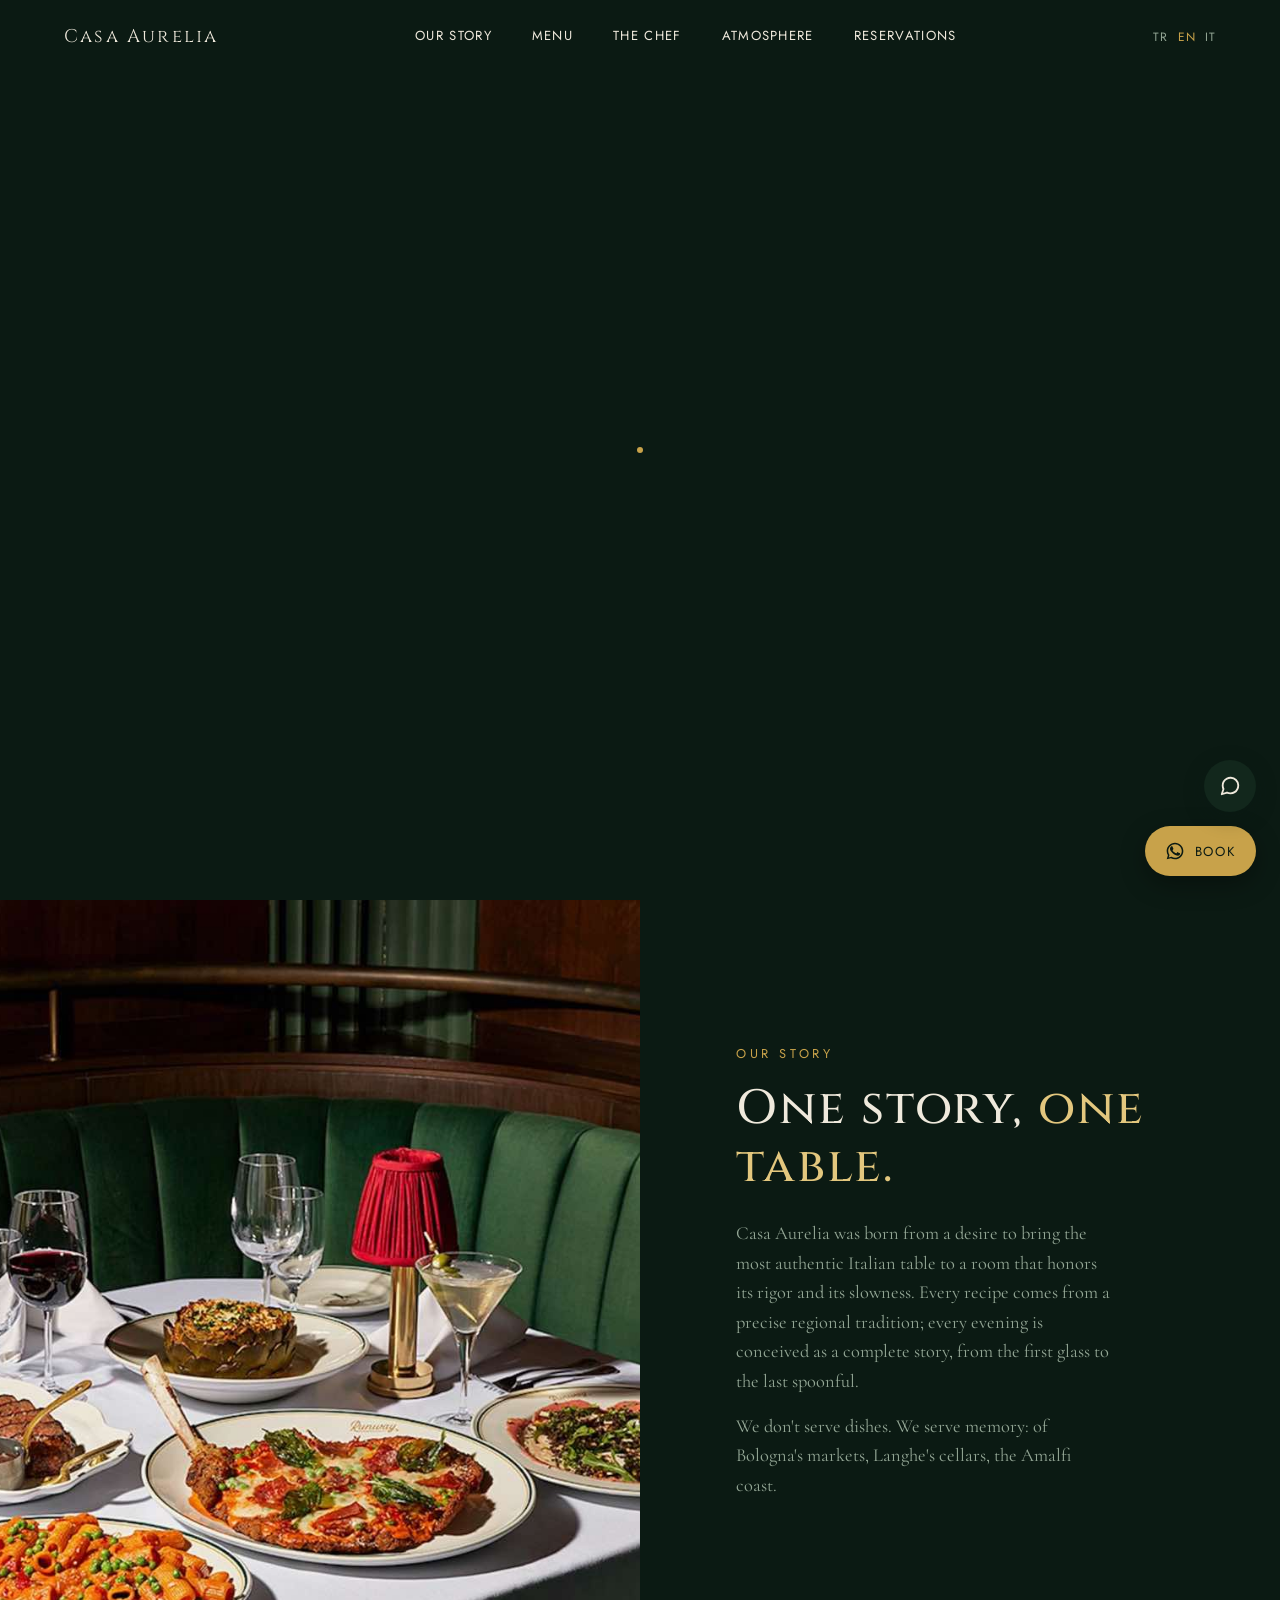
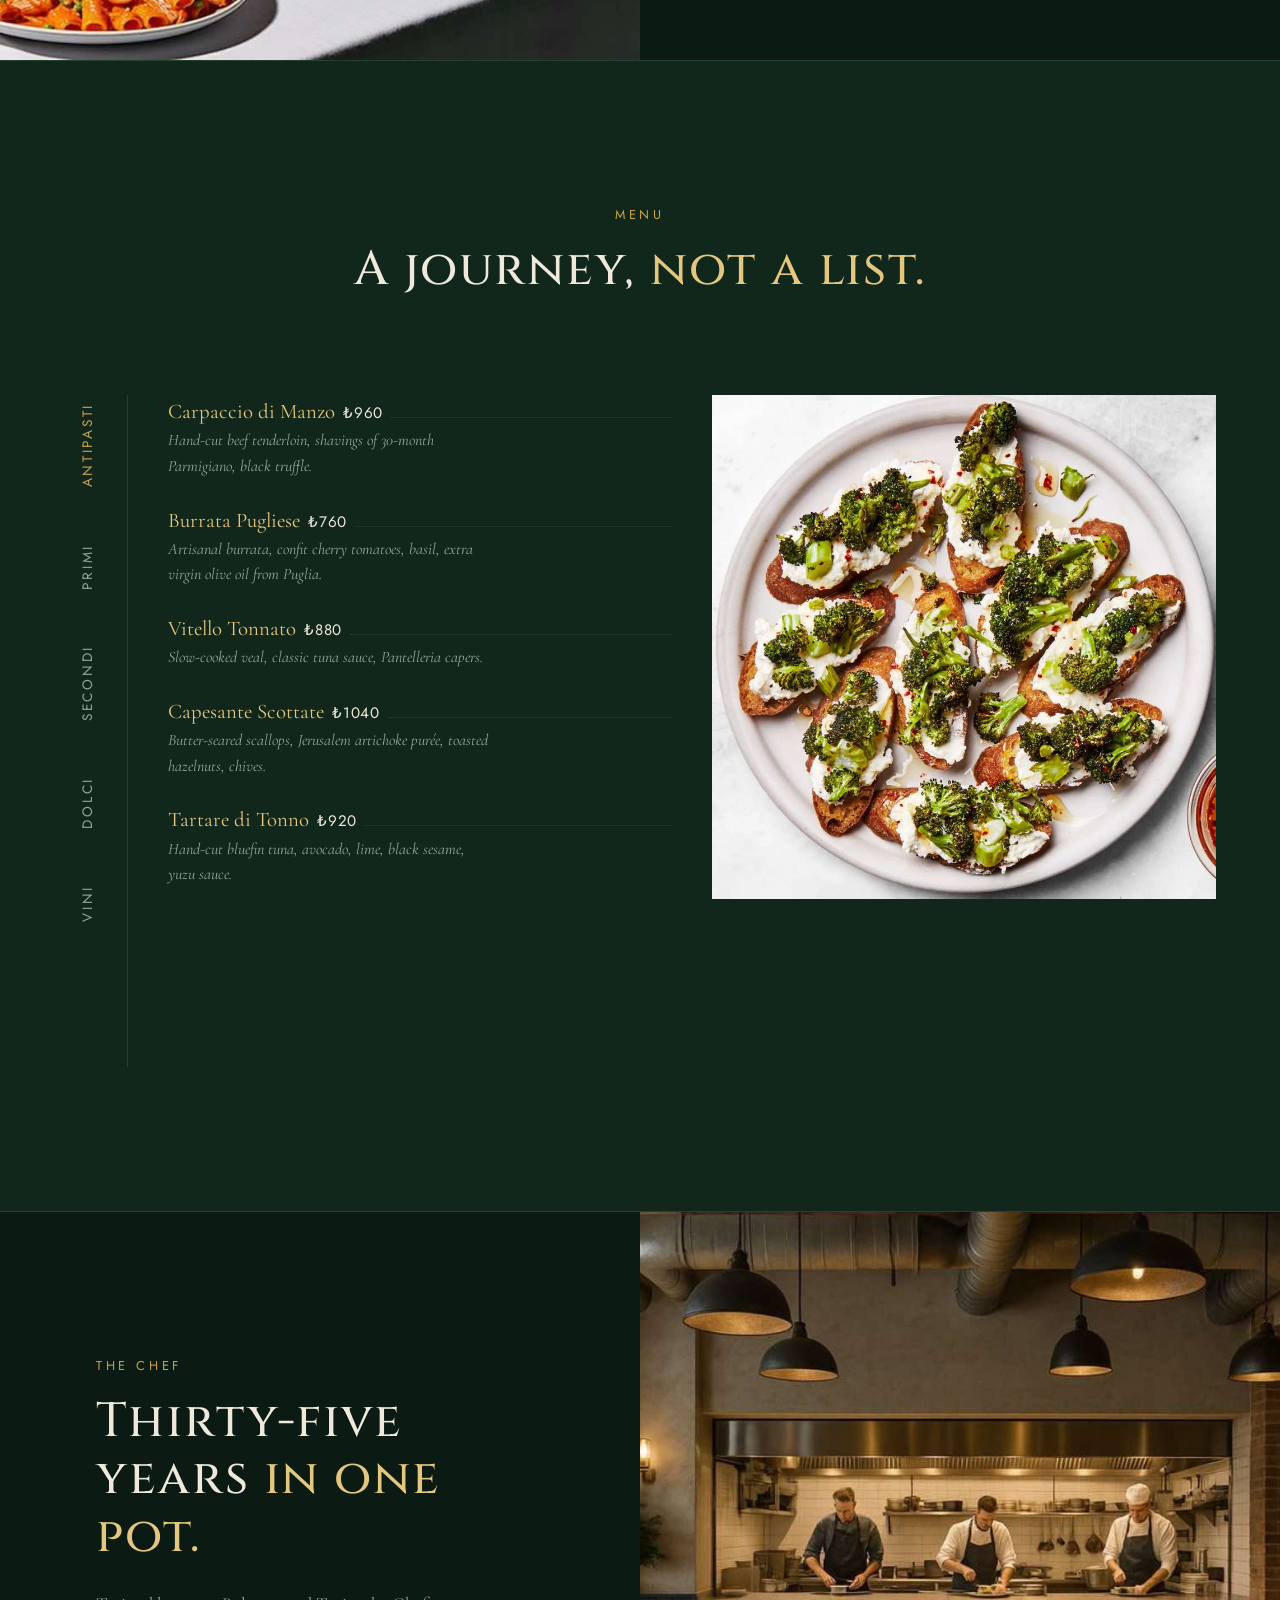
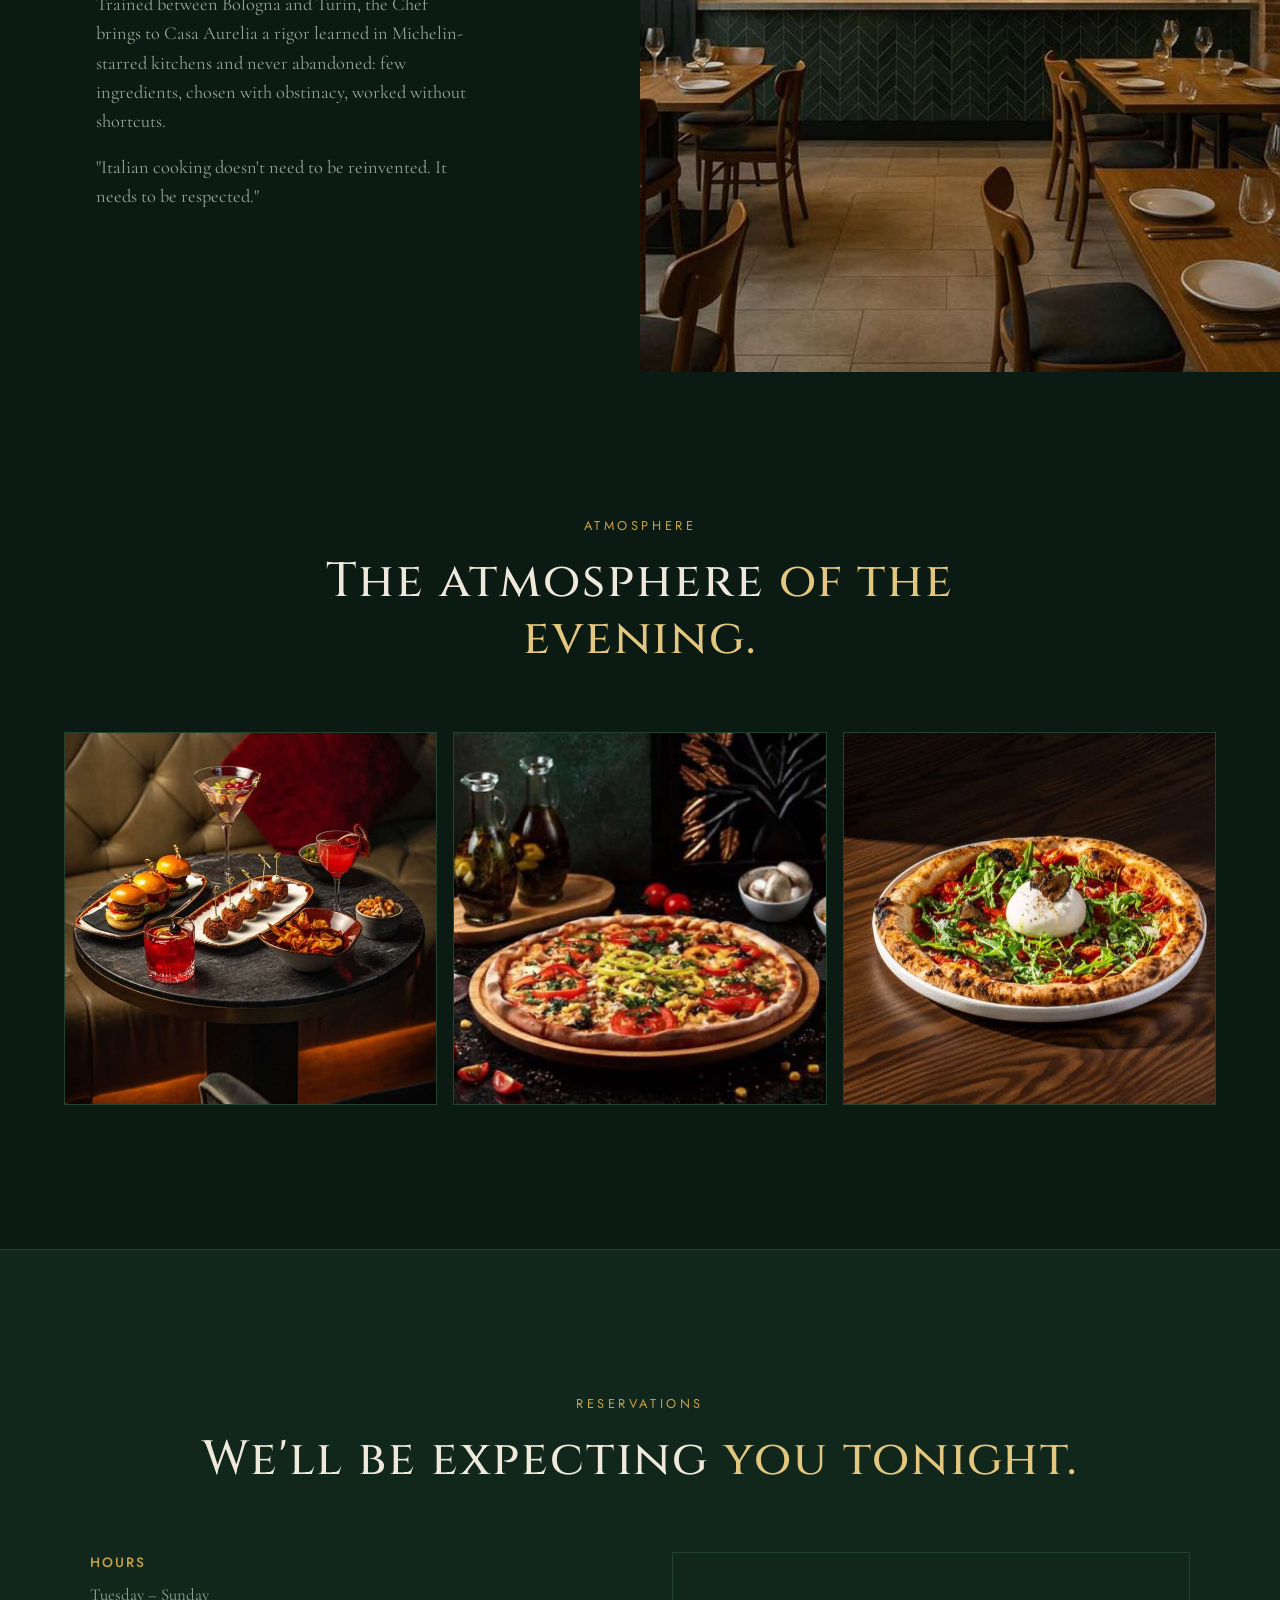
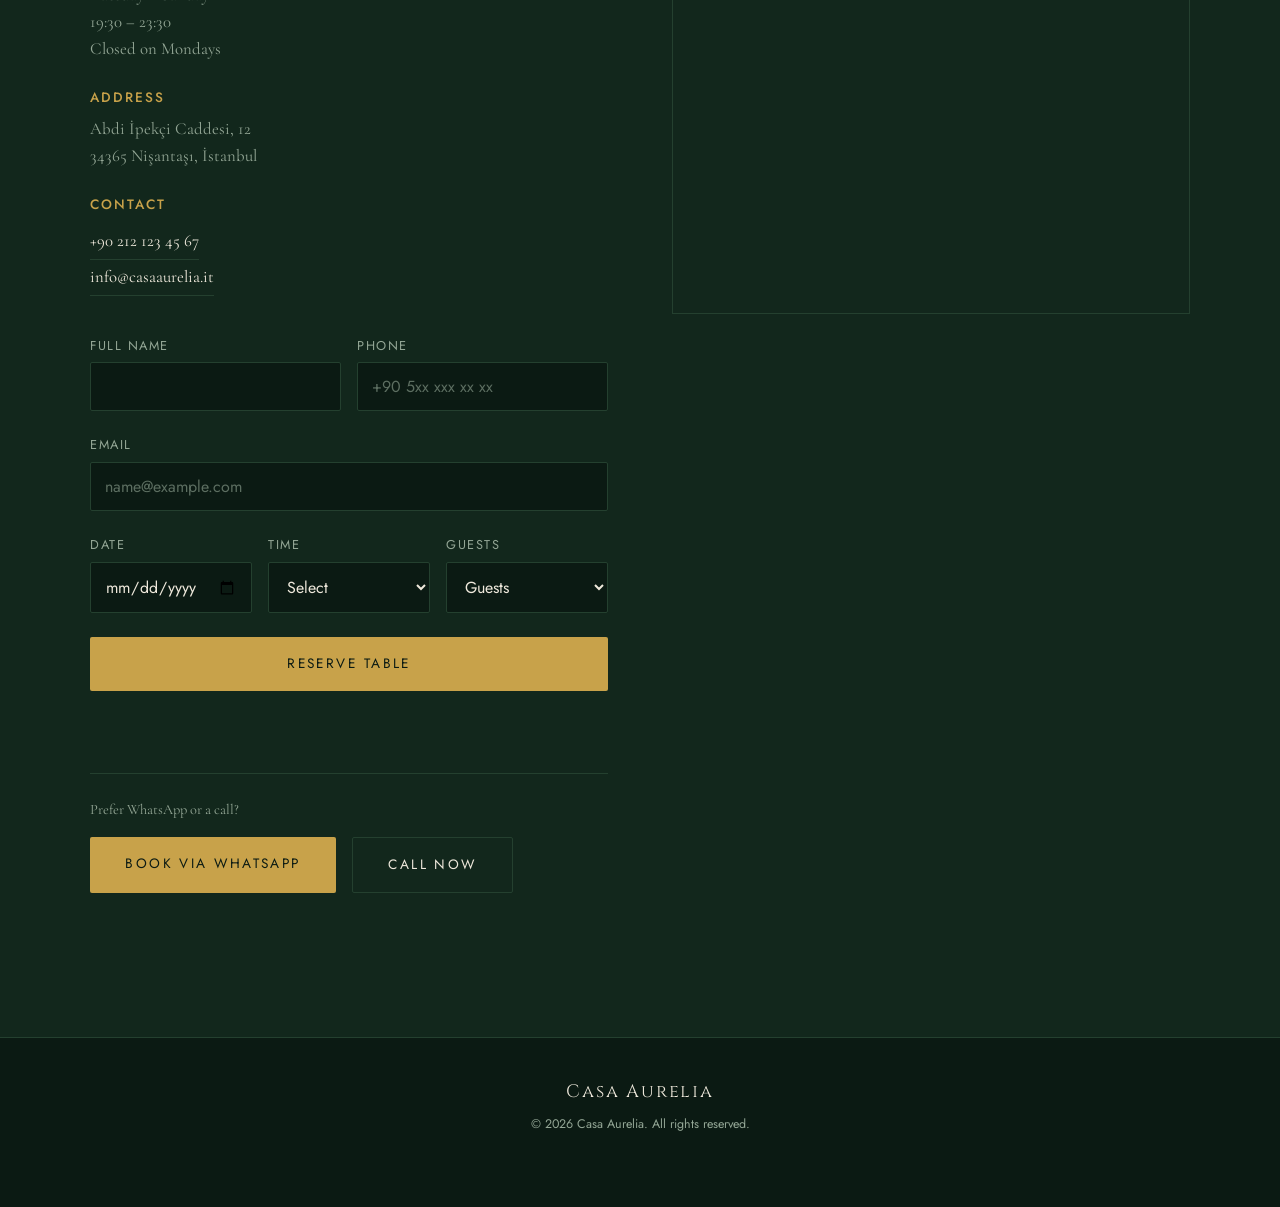
==== commit 0d472345: "Hero videosunu scroll-scrub yerine otomatik oynatmaya geçir Scroll ile kare kaydırma macOS Chrome'da" ====
--- a/en/index.html
+++ b/en/index.html
@@ -139,16 +139,17 @@
   <link rel="stylesheet" href="https://fonts.googleapis.com/css2?family=Cinzel:wght@400;500&family=Cormorant+Garamond:ital,wght@0,400;1,400&family=Jost:wght@400&display=swap">
   <style>[data-reveal]{opacity:1 !important;transform:none !important;}</style>
 </noscript>
-<!-- Motion stack: self-hosted, deferred, order-critical.
-     smooth-scroll.js registers ScrollTrigger + publishes window.__lenis;
-     hero-scrub.js depends on both, so it must load after. main.js is last
-     so its heroParallax()-free IIFEs still run after DOM is complete. -->
+<!-- Motion stack: self-hosted, deferred.
+     smooth-scroll.js registers ScrollTrigger + publishes window.__lenis, used
+     for in-page anchor scrolling. hero-video.js is independent of it — the
+     hero video autoplays natively via HTML attributes. main.js is last so
+     its IIFEs still run after DOM is complete. -->
 <script defer src="/js/i18n.js"></script>
 <script defer src="/js/vendor/gsap-3.13.0.min.js"></script>
 <script defer src="/js/vendor/ScrollTrigger-3.13.0.min.js"></script>
 <script defer src="/js/vendor/lenis-1.3.11.min.js"></script>
 <script defer src="/js/smooth-scroll.js"></script>
-<script defer src="/js/hero-scrub.js"></script>
+<script defer src="/js/hero-video.js"></script>
 <script defer src="/js/main.js"></script>
 <script defer src="/js/reservation.js"></script>
 <script defer src="/js/chat.js"></script>
@@ -192,15 +193,18 @@
 
 <main id="main">
 
-<!-- ===== HERO — scroll-scrubbed video ===== -->
-<!-- No src / no <source>: hero-scrub.js picks the 16:9 or 9:16 file via
-     matchMedia before assigning, so only ONE file is ever downloaded.
-     No poster, no autoplay, no controls, no loop by design — if JS or the
-     video fails, CSS falls back to a normal one-screen hero (see .hero). -->
-<section class="hero" id="top" data-hero-scrub>
+<!-- ===== HERO — autoplaying background video ===== -->
+<!-- Native <source media> picks the 16:9 or 9:16 file, so only ONE file is
+     ever downloaded and autoplay works with no JS at all. No poster (never
+     an image) — if the video fails, CSS falls back to a normal one-screen
+     hero in the flat brand colour (see .hero__video background). -->
+<section class="hero" id="top">
   <div class="hero__stage">
-    <video class="hero__video" id="heroVideo" muted playsinline webkit-playsinline
-           preload="auto" disablepictureinpicture aria-hidden="true" tabindex="-1"></video>
+    <video class="hero__video" id="heroVideo" autoplay muted loop playsinline webkit-playsinline
+           preload="auto" disablepictureinpicture aria-hidden="true" tabindex="-1">
+      <source src="/assets/hero-scrub-mobile.v1.mp4" media="(max-width: 768px)">
+      <source src="/assets/hero-scrub.v1.mp4">
+    </video>
     <div class="hero__scrim" aria-hidden="true"></div>
     <div class="hero__loading" id="heroLoading" aria-hidden="true"><span></span></div>
     <div class="hero__content">
--- a/css/style.css
+++ b/css/style.css
@@ -282,31 +282,23 @@
 .nav-mobile a { padding: 0.6rem 0; }
 
 /* ===========================================================
-   Hero — scroll-scrubbed video
-   =========================================================== */
-/* DEFAULT is the safe state: a normal one-screen hero. The 500vh scroll rig
-   is opt-in via .hero--scrub, which hero-scrub.js adds ONLY after it has
-   successfully created the ScrollTrigger. Consequence: no-JS, GSAP 404,
-   video error and reduced-motion all degrade to this same static hero. */
+   Hero — autoplaying background video
+   =========================================================== */
+/* DEFAULT is the safe state: the flat brand colour on .hero__video. Video
+   attributes (autoplay muted loop playsinline) do the rest natively, so it
+   still plays even if hero-video.js never runs. no-JS, video error and
+   reduced-motion all degrade to this same static one-screen hero. */
 .hero {
   position: relative;
   height: 100vh;
   height: 100svh;
 }
-.hero--scrub { height: 500vh; }
-@media (max-width: 768px) {
-  .hero--scrub { height: 320vh; }
-}
-@media (prefers-reduced-motion: reduce) {
-  .hero--scrub { height: 100vh; height: 100svh; }
-}
 
 .hero__stage {
-  position: sticky;
-  top: 0;
-  height: 100vh;
-  height: 100svh;
+  position: absolute;
+  inset: 0;
   width: 100%;
+  height: 100%;
   overflow: hidden;
   display: flex;
   align-items: center;
@@ -382,8 +374,11 @@
   width: 1px;
   height: 50px;
   background: rgba(239,233,220,0.25);
+  opacity: 1;
+  transition: opacity 0.5s var(--ease);
   will-change: opacity;
 }
+.hero__scrolldown.is-hidden { opacity: 0; }
 .hero__scrolldown span {
   position: absolute;
   top: 0; left: -1.5px;
